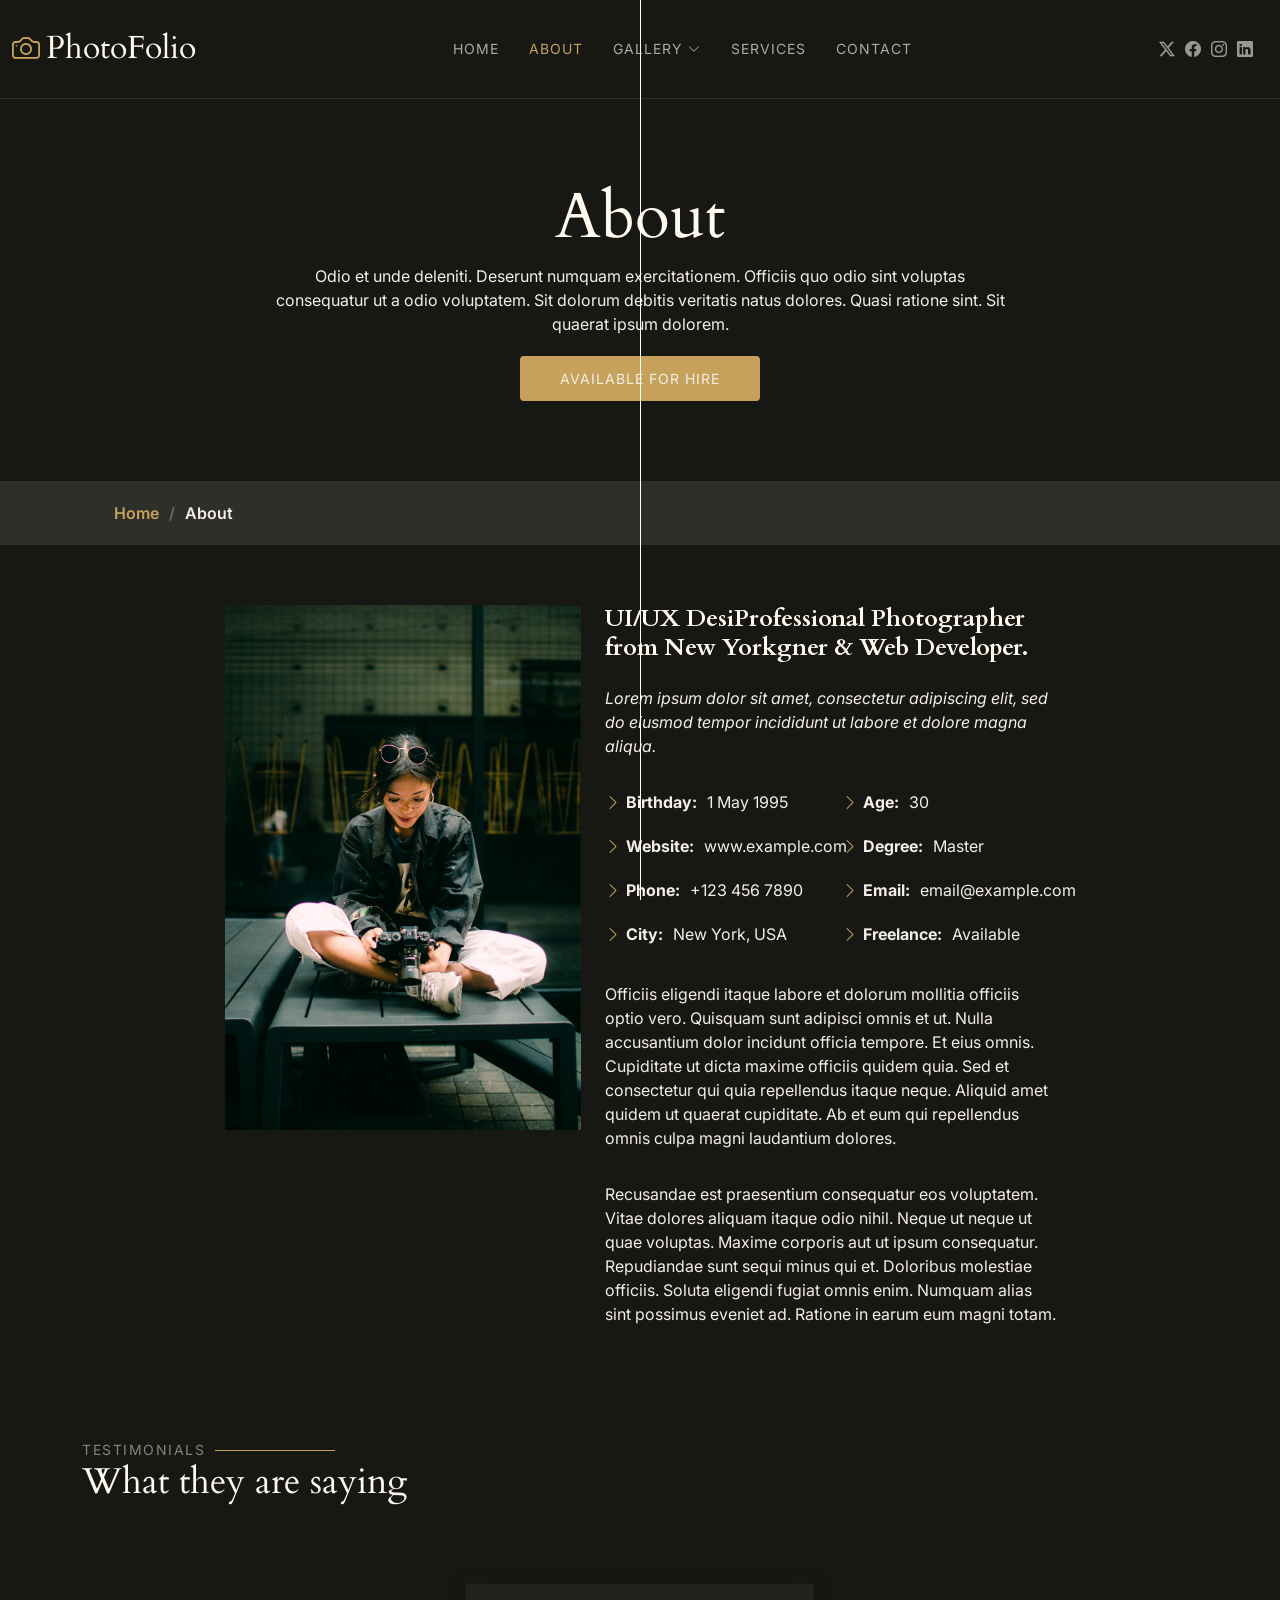
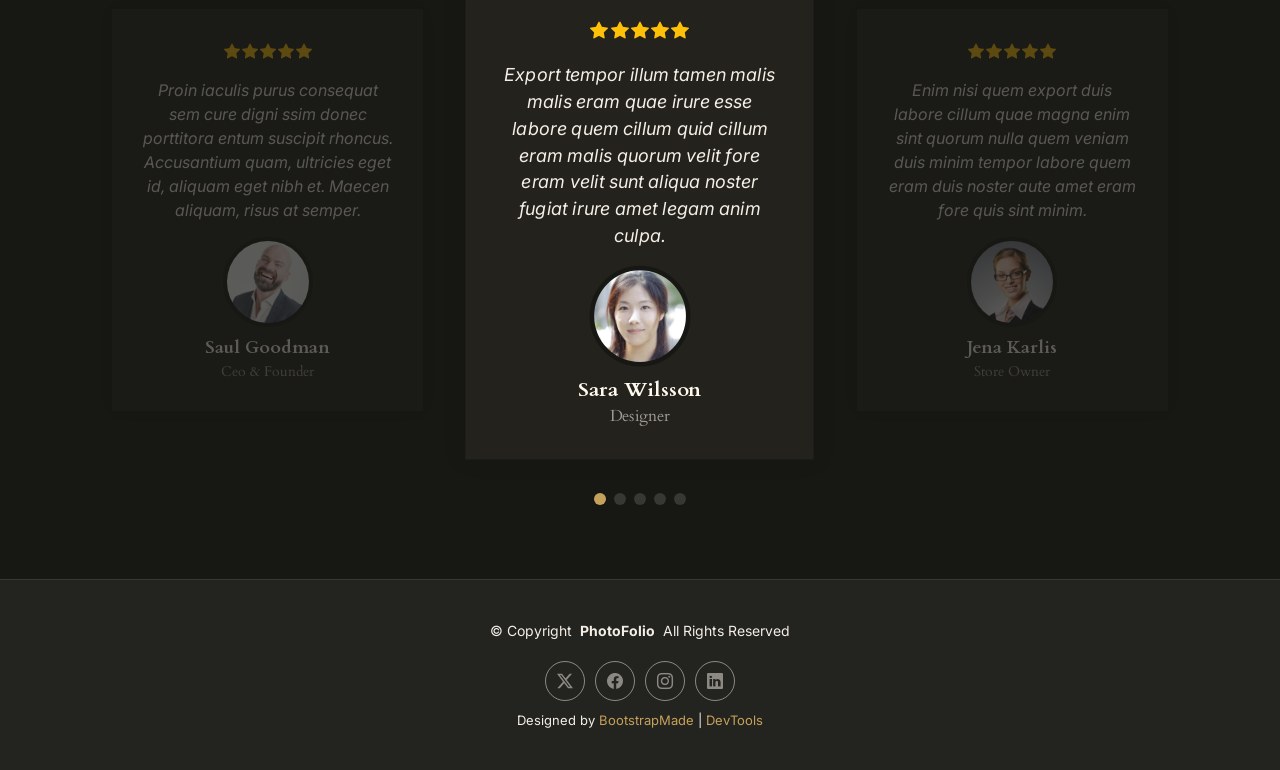
==== about.html @ 6650171d "Add main pages for Golden Frame Studios: index, services, and starter page" ====
<!DOCTYPE html>
<html lang="en">

<head>
  <meta charset="utf-8">
  <meta content="width=device-width, initial-scale=1.0" name="viewport">
  <title>About - PhotoFolio Bootstrap Template</title>
  <meta name="description" content="">
  <meta name="keywords" content="">

  <!-- Favicons -->
  <link href="assets/img/favicon.png" rel="icon">
  <link href="assets/img/apple-touch-icon.png" rel="apple-touch-icon">

  <!-- Fonts -->
  <link href="https://fonts.googleapis.com" rel="preconnect">
  <link href="https://fonts.gstatic.com" rel="preconnect" crossorigin>
  <link href="https://fonts.googleapis.com/css2?family=Roboto:ital,wght@0,100;0,300;0,400;0,500;0,700;0,900;1,100;1,300;1,400;1,500;1,700;1,900&family=Inter:wght@100;200;300;400;500;600;700;800;900&family=Cardo:ital,wght@0,400;0,700;1,400;1,700&display=swap" rel="stylesheet">

  <!-- Vendor CSS Files -->
  <link href="assets/vendor/bootstrap/css/bootstrap.min.css" rel="stylesheet">
  <link href="assets/vendor/bootstrap-icons/bootstrap-icons.css" rel="stylesheet">
  <link href="assets/vendor/aos/aos.css" rel="stylesheet">
  <link href="assets/vendor/glightbox/css/glightbox.min.css" rel="stylesheet">
  <link href="assets/vendor/swiper/swiper-bundle.min.css" rel="stylesheet">

  <!-- Main CSS File -->
  <link href="assets/css/main.css" rel="stylesheet">

  <!-- =======================================================
  * Template Name: PhotoFolio
  * Template URL: https://bootstrapmade.com/photofolio-bootstrap-photography-website-template/
  * Updated: Aug 07 2024 with Bootstrap v5.3.3
  * Author: BootstrapMade.com
  * License: https://bootstrapmade.com/license/
  ======================================================== -->
</head>

<body class="about-page">

  <header id="header" class="header d-flex align-items-center sticky-top">
    <div class="container-fluid position-relative d-flex align-items-center justify-content-between">

      <a href="index.html" class="logo d-flex align-items-center me-auto me-xl-0">
        <!-- Uncomment the line below if you also wish to use an image logo -->
        <!-- <img src="assets/img/logo.png" alt=""> -->
        <i class="bi bi-camera"></i>
        <h1 class="sitename">PhotoFolio</h1>
      </a>

      <nav id="navmenu" class="navmenu">
        <ul>
          <li><a href="index.html">Home<br></a></li>
          <li><a href="about.html" class="active">About</a></li>
          <li class="dropdown"><a href="gallery.html"><span>Gallery</span> <i class="bi bi-chevron-down toggle-dropdown"></i></a>
            <ul>
              <li><a href="gallery.html">Nature</a></li>
              <li><a href="gallery.html">People</a></li>
              <li><a href="gallery.html">Architecture</a></li>
              <li><a href="gallery.html">Animals</a></li>
              <li><a href="gallery.html">Sports</a></li>
              <li><a href="gallery.html">Travel</a></li>
              <li class="dropdown"><a href="#"><span>Deep Dropdown</span> <i class="bi bi-chevron-down toggle-dropdown"></i></a>
                <ul>
                  <li><a href="#">Deep Dropdown 1</a></li>
                  <li><a href="#">Deep Dropdown 2</a></li>
                  <li><a href="#">Deep Dropdown 3</a></li>
                  <li><a href="#">Deep Dropdown 4</a></li>
                  <li><a href="#">Deep Dropdown 5</a></li>
                </ul>
              </li>
            </ul>
          </li>
          <li><a href="services.html">Services</a></li>
          <li><a href="contact.html">Contact</a></li>
        </ul>
        <i class="mobile-nav-toggle d-xl-none bi bi-list"></i>
      </nav>

      <div class="header-social-links">
        <a href="#" class="twitter"><i class="bi bi-twitter-x"></i></a>
        <a href="#" class="facebook"><i class="bi bi-facebook"></i></a>
        <a href="#" class="instagram"><i class="bi bi-instagram"></i></a>
        <a href="#" class="linkedin"><i class="bi bi-linkedin"></i></a>
      </div>

    </div>
  </header>

  <main class="main">

    <!-- Page Title -->
    <div class="page-title" data-aos="fade">
      <div class="heading">
        <div class="container">
          <div class="row d-flex justify-content-center text-center">
            <div class="col-lg-8">
              <h1>About</h1>
              <p class="mb-0">Odio et unde deleniti. Deserunt numquam exercitationem. Officiis quo odio sint voluptas consequatur ut a odio voluptatem. Sit dolorum debitis veritatis natus dolores. Quasi ratione sint. Sit quaerat ipsum dolorem.</p>
              <a href="contact.html" class="cta-btn">Available for Hire<br></a>
            </div>
          </div>
        </div>
      </div>
      <nav class="breadcrumbs">
        <div class="container">
          <ol>
            <li><a href="index.html">Home</a></li>
            <li class="current">About</li>
          </ol>
        </div>
      </nav>
    </div><!-- End Page Title -->

    <!-- About Section -->
    <section id="about" class="about section">

      <div class="container" data-aos="fade-up" data-aos-delay="100">

        <div class="row gy-4 justify-content-center">
          <div class="col-lg-4">
            <img src="assets/img/profile-img.jpg" class="img-fluid" alt="">
          </div>
          <div class="col-lg-5 content">
            <h2>UI/UX DesiProfessional Photographer from New Yorkgner &amp; Web Developer.</h2>
            <p class="fst-italic py-3">
              Lorem ipsum dolor sit amet, consectetur adipiscing elit, sed do eiusmod tempor incididunt ut labore et dolore
              magna aliqua.
            </p>
            <div class="row">
              <div class="col-lg-6">
                <ul>
                  <li><i class="bi bi-chevron-right"></i> <strong>Birthday:</strong> <span>1 May 1995</span></li>
                  <li><i class="bi bi-chevron-right"></i> <strong>Website:</strong> <span>www.example.com</span></li>
                  <li><i class="bi bi-chevron-right"></i> <strong>Phone:</strong> <span>+123 456 7890</span></li>
                  <li><i class="bi bi-chevron-right"></i> <strong>City:</strong> <span>New York, USA</span></li>
                </ul>
              </div>
              <div class="col-lg-6">
                <ul>
                  <li><i class="bi bi-chevron-right"></i> <strong>Age:</strong> <span>30</span></li>
                  <li><i class="bi bi-chevron-right"></i> <strong>Degree:</strong> <span>Master</span></li>
                  <li><i class="bi bi-chevron-right"></i> <strong>Email:</strong> <span>email@example.com</span></li>
                  <li><i class="bi bi-chevron-right"></i> <strong>Freelance:</strong> <span>Available</span></li>
                </ul>
              </div>
            </div>
            <p class="py-3">
              Officiis eligendi itaque labore et dolorum mollitia officiis optio vero. Quisquam sunt adipisci omnis et ut. Nulla accusantium dolor incidunt officia tempore. Et eius omnis.
              Cupiditate ut dicta maxime officiis quidem quia. Sed et consectetur qui quia repellendus itaque neque. Aliquid amet quidem ut quaerat cupiditate. Ab et eum qui repellendus omnis culpa magni laudantium dolores.
            </p>
            <p class="m-0">
              Recusandae est praesentium consequatur eos voluptatem. Vitae dolores aliquam itaque odio nihil. Neque ut neque ut quae voluptas. Maxime corporis aut ut ipsum consequatur. Repudiandae sunt sequi minus qui et. Doloribus molestiae officiis.
              Soluta eligendi fugiat omnis enim. Numquam alias sint possimus eveniet ad. Ratione in earum eum magni totam.
            </p>
          </div>
        </div>

      </div>

    </section><!-- /About Section -->

    <!-- Testimonials Section -->
    <section id="testimonials" class="testimonials section">

      <!-- Section Title -->
      <div class="container section-title" data-aos="fade-up">
        <h2>Testimonials</h2>
        <p>What they are saying</p>
      </div><!-- End Section Title -->

      <div class="container" data-aos="fade-up" data-aos-delay="100">

        <div class="swiper init-swiper">
          <script type="application/json" class="swiper-config">
            {
              "loop": true,
              "speed": 600,
              "autoplay": {
                "delay": 5000
              },
              "slidesPerView": "auto",
              "pagination": {
                "el": ".swiper-pagination",
                "type": "bullets",
                "clickable": true
              },
              "breakpoints": {
                "320": {
                  "slidesPerView": 1,
                  "spaceBetween": 40
                },
                "1200": {
                  "slidesPerView": 3,
                  "spaceBetween": 1
                }
              }
            }
          </script>
          <div class="swiper-wrapper">

            <div class="swiper-slide">
              <div class="testimonial-item">
                <div class="stars">
                  <i class="bi bi-star-fill"></i><i class="bi bi-star-fill"></i><i class="bi bi-star-fill"></i><i class="bi bi-star-fill"></i><i class="bi bi-star-fill"></i>
                </div>
                <p>
                  Proin iaculis purus consequat sem cure digni ssim donec porttitora entum suscipit rhoncus. Accusantium quam, ultricies eget id, aliquam eget nibh et. Maecen aliquam, risus at semper.
                </p>
                <div class="profile mt-auto">
                  <img src="assets/img/testimonials/testimonials-1.jpg" class="testimonial-img" alt="">
                  <h3>Saul Goodman</h3>
                  <h4>Ceo &amp; Founder</h4>
                </div>
              </div>
            </div><!-- End testimonial item -->

            <div class="swiper-slide">
              <div class="testimonial-item">
                <div class="stars">
                  <i class="bi bi-star-fill"></i><i class="bi bi-star-fill"></i><i class="bi bi-star-fill"></i><i class="bi bi-star-fill"></i><i class="bi bi-star-fill"></i>
                </div>
                <p>
                  Export tempor illum tamen malis malis eram quae irure esse labore quem cillum quid cillum eram malis quorum velit fore eram velit sunt aliqua noster fugiat irure amet legam anim culpa.
                </p>
                <div class="profile mt-auto">
                  <img src="assets/img/testimonials/testimonials-2.jpg" class="testimonial-img" alt="">
                  <h3>Sara Wilsson</h3>
                  <h4>Designer</h4>
                </div>
              </div>
            </div><!-- End testimonial item -->

            <div class="swiper-slide">
              <div class="testimonial-item">
                <div class="stars">
                  <i class="bi bi-star-fill"></i><i class="bi bi-star-fill"></i><i class="bi bi-star-fill"></i><i class="bi bi-star-fill"></i><i class="bi bi-star-fill"></i>
                </div>
                <p>
                  Enim nisi quem export duis labore cillum quae magna enim sint quorum nulla quem veniam duis minim tempor labore quem eram duis noster aute amet eram fore quis sint minim.
                </p>
                <div class="profile mt-auto">
                  <img src="assets/img/testimonials/testimonials-3.jpg" class="testimonial-img" alt="">
                  <h3>Jena Karlis</h3>
                  <h4>Store Owner</h4>
                </div>
              </div>
            </div><!-- End testimonial item -->

            <div class="swiper-slide">
              <div class="testimonial-item">
                <div class="stars">
                  <i class="bi bi-star-fill"></i><i class="bi bi-star-fill"></i><i class="bi bi-star-fill"></i><i class="bi bi-star-fill"></i><i class="bi bi-star-fill"></i>
                </div>
                <p>
                  Fugiat enim eram quae cillum dolore dolor amet nulla culpa multos export minim fugiat minim velit minim dolor enim duis veniam ipsum anim magna sunt elit fore quem dolore labore illum veniam.
                </p>
                <div class="profile mt-auto">
                  <img src="assets/img/testimonials/testimonials-4.jpg" class="testimonial-img" alt="">
                  <h3>Matt Brandon</h3>
                  <h4>Freelancer</h4>
                </div>
              </div>
            </div><!-- End testimonial item -->

            <div class="swiper-slide">
              <div class="testimonial-item">
                <div class="stars">
                  <i class="bi bi-star-fill"></i><i class="bi bi-star-fill"></i><i class="bi bi-star-fill"></i><i class="bi bi-star-fill"></i><i class="bi bi-star-fill"></i>
                </div>
                <p>
                  Quis quorum aliqua sint quem legam fore sunt eram irure aliqua veniam tempor noster veniam enim culpa labore duis sunt culpa nulla illum cillum fugiat legam esse veniam culpa fore nisi cillum quid.
                </p>
                <div class="profile mt-auto">
                  <img src="assets/img/testimonials/testimonials-5.jpg" class="testimonial-img" alt="">
                  <h3>John Larson</h3>
                  <h4>Entrepreneur</h4>
                </div>
              </div>
            </div><!-- End testimonial item -->

          </div>
          <div class="swiper-pagination"></div>
        </div>

      </div>

    </section><!-- /Testimonials Section -->

  </main>

  <footer id="footer" class="footer">

    <div class="container">
      <div class="copyright text-center ">
        <p>© <span>Copyright</span> <strong class="px-1 sitename">PhotoFolio</strong> <span>All Rights Reserved</span></p>
      </div>
      <div class="social-links d-flex justify-content-center">
        <a href=""><i class="bi bi-twitter-x"></i></a>
        <a href=""><i class="bi bi-facebook"></i></a>
        <a href=""><i class="bi bi-instagram"></i></a>
        <a href=""><i class="bi bi-linkedin"></i></a>
      </div>
      <div class="credits">
        <!-- All the links in the footer should remain intact. -->
        <!-- You can delete the links only if you've purchased the pro version. -->
        <!-- Licensing information: https://bootstrapmade.com/license/ -->
        <!-- Purchase the pro version with working PHP/AJAX contact form: [buy-url] -->
        Designed by <a href="https://bootstrapmade.com/">BootstrapMade</a> | <a href="https://bootstrapmade.com/tools/">DevTools</a>
      </div>
    </div>

  </footer>

  <!-- Scroll Top -->
  <a href="#" id="scroll-top" class="scroll-top d-flex align-items-center justify-content-center"><i class="bi bi-arrow-up-short"></i></a>

  <!-- Preloader -->
  <div id="preloader">
    <div class="line"></div>
  </div>

  <!-- Vendor JS Files -->
  <script src="assets/vendor/bootstrap/js/bootstrap.bundle.min.js"></script>
  <script src="assets/vendor/php-email-form/validate.js"></script>
  <script src="assets/vendor/aos/aos.js"></script>
  <script src="assets/vendor/glightbox/js/glightbox.min.js"></script>
  <script src="assets/vendor/swiper/swiper-bundle.min.js"></script>

  <!-- Main JS File -->
  <script src="assets/js/main.js"></script>

</body>

</html>
---- assets/css/main.css ----
/**
* Template Name: PhotoFolio
* Template URL: https://bootstrapmade.com/photofolio-bootstrap-photography-website-template/
* Updated: Aug 07 2024 with Bootstrap v5.3.3
* Author: BootstrapMade.com
* License: https://bootstrapmade.com/license/
*/

/*--------------------------------------------------------------
# Font & Color Variables
# Help: https://bootstrapmade.com/color-system/
--------------------------------------------------------------*/
/* Fonts */
:root {
  --default-font: "Inter", system-ui, -apple-system, "Segoe UI", sans-serif;
  --heading-font: "Cardo", Georgia, serif;
  --nav-font: "Inter", sans-serif;
}

/* Global Colors */
:root {
  --background-color: #171714;
  --default-color: #F4EFE6;
  --heading-color: #FFF8EC;
  --accent-color: #C6A15B;
  --surface-color: #24221D;
  --contrast-color: #171714;
}

/* Navigation Colors */
:root {
  --nav-color: rgba(244, 239, 230, 0.68);
  --nav-hover-color: #C6A15B;
  --nav-mobile-background-color: #24221D;
  --nav-dropdown-background-color: #24221D;
  --nav-dropdown-color: rgba(244, 239, 230, 0.75);
  --nav-dropdown-hover-color: #C6A15B;
}

/* Color Presets */
.light-background {
  --background-color: #24221D;
  --surface-color: #302D26;
}

.dark-background {
  --background-color: #11110F;
  --default-color: #F4EFE6;
  --heading-color: #FFF8EC;
  --surface-color: #1F1D19;
  --contrast-color: #171714;
}

/* Smooth Scroll */
:root {
  scroll-behavior: smooth;
}

/*--------------------------------------------------------------
# General Styling & Shared Classes
--------------------------------------------------------------*/
body {
  color: var(--default-color);
  background-color: var(--background-color);
  font-family: var(--default-font);
}

a {
  color: var(--accent-color);
  text-decoration: none;
  transition: 0.3s;
}

a:hover {
  color: color-mix(in srgb, var(--accent-color), transparent 25%);
  text-decoration: none;
}

h1,
h2,
h3,
h4,
h5,
h6 {
  color: var(--heading-color);
  font-family: var(--heading-font);
}

/* PHP Email Form Messages
------------------------------*/
.php-email-form .error-message {
  display: none;
  background: #df1529;
  color: #ffffff;
  text-align: left;
  padding: 15px;
  margin-bottom: 24px;
  font-weight: 600;
}

.php-email-form .sent-message {
  display: none;
  color: #ffffff;
  background: #059652;
  text-align: center;
  padding: 15px;
  margin-bottom: 24px;
  font-weight: 600;
}

.php-email-form .loading {
  display: none;
  background: var(--surface-color);
  text-align: center;
  padding: 15px;
  margin-bottom: 24px;
}

.php-email-form .loading:before {
  content: "";
  display: inline-block;
  border-radius: 50%;
  width: 24px;
  height: 24px;
  margin: 0 10px -6px 0;
  border: 3px solid var(--accent-color);
  border-top-color: var(--surface-color);
  animation: php-email-form-loading 1s linear infinite;
}

@keyframes php-email-form-loading {
  0% {
    transform: rotate(0deg);
  }

  100% {
    transform: rotate(360deg);
  }
}

/*--------------------------------------------------------------
# Global Header
--------------------------------------------------------------*/
.header {
  color: var(--default-color);
  background-color: var(--background-color);
  padding: 20px 0;
  transition: all 0.5s;
  z-index: 997;
  border-bottom: 1px solid var(--background-color);
}

.header .logo {
  line-height: 1;
}

.header .logo img {
  max-height: 36px;
  margin-right: 8px;
}

.header .logo h1 {
  font-size: 32px;
  margin: 0;
  font-weight: 400;
  color: var(--heading-color);
}

.header .logo i {
  font-size: 28px;
  margin-right: 6px;
}

.header .header-social-links {
  padding-right: 15px;
}

.header .header-social-links a {
  color: color-mix(in srgb, var(--default-color), transparent 40%);
  padding-left: 6px;
  display: inline-block;
  transition: 0.3s;
  font-size: 16px;
}

.header .header-social-links a:hover {
  color: var(--accent-color);
}

.header .header-social-links a i {
  line-height: 0px;
}

@media (max-width: 1200px) {
  .header .logo {
    order: 1;
  }

  .header .logo h1 {
    font-size: 26px;
  }

  .header .logo i {
    font-size: 20px;
  }

  .header .header-social-links {
    order: 2;
  }

  .header .header-social-links a {
    font-size: 16px;
  }

  .header .navmenu {
    order: 3;
  }
}

.scrolled .header {
  border-color: color-mix(in srgb, var(--background-color) 90%, white 20%);
}

/*--------------------------------------------------------------
# Navigation Menu
--------------------------------------------------------------*/
/* Navmenu - Desktop */
@media (min-width: 1200px) {
  .navmenu {
    padding: 0;
  }

  .navmenu ul {
    margin: 0;
    padding: 0;
    display: flex;
    list-style: none;
    align-items: center;
  }

  .navmenu li {
    position: relative;
  }

  .navmenu a,
  .navmenu a:focus {
    color: var(--nav-color);
    padding: 18px 15px;
    font-size: 14px;
    font-family: var(--nav-font);
    font-weight: 400;
    display: flex;
    align-items: center;
    justify-content: space-between;
    white-space: nowrap;
    transition: 0.3s;
    text-transform: uppercase;
    letter-spacing: 1px;
  }

  .navmenu a i,
  .navmenu a:focus i {
    font-size: 12px;
    line-height: 0;
    margin-left: 5px;
    transition: 0.3s;
  }

  .navmenu li:last-child a {
    padding-right: 0;
  }

  .navmenu li:hover>a,
  .navmenu .active,
  .navmenu .active:focus {
    color: var(--nav-hover-color);
  }

  .navmenu .dropdown ul {
    margin: 0;
    padding: 10px 0;
    background: var(--nav-dropdown-background-color);
    display: block;
    position: absolute;
    visibility: hidden;
    left: 14px;
    top: 130%;
    opacity: 0;
    transition: 0.3s;
    border-radius: 4px;
    z-index: 99;
  }

  .navmenu .dropdown ul li {
    min-width: 200px;
  }

  .navmenu .dropdown ul a {
    padding: 10px 20px;
    font-size: 15px;
    text-transform: none;
    color: var(--nav-dropdown-color);
  }

  .navmenu .dropdown ul a i {
    font-size: 12px;
  }

  .navmenu .dropdown ul a:hover,
  .navmenu .dropdown ul .active:hover,
  .navmenu .dropdown ul li:hover>a {
    color: var(--nav-dropdown-hover-color);
  }

  .navmenu .dropdown:hover>ul {
    opacity: 1;
    top: 100%;
    visibility: visible;
  }

  .navmenu .dropdown .dropdown ul {
    top: 0;
    left: -90%;
    visibility: hidden;
  }

  .navmenu .dropdown .dropdown:hover>ul {
    opacity: 1;
    top: 0;
    left: -100%;
    visibility: visible;
  }
}

/* Navmenu - Mobile */
@media (max-width: 1199px) {
  .mobile-nav-toggle {
    color: var(--nav-color);
    font-size: 28px;
    line-height: 0;
    margin-right: 10px;
    cursor: pointer;
    transition: color 0.3s;
  }

  .navmenu {
    padding: 0;
    z-index: 9997;
  }

  .navmenu ul {
    display: none;
    position: absolute;
    inset: 60px 20px 20px 20px;
    padding: 10px 0;
    margin: 0;
    border-radius: 6px;
    background-color: var(--nav-mobile-background-color);
    overflow-y: auto;
    transition: 0.3s;
    z-index: 9998;
    box-shadow: 0px 0px 30px rgba(0, 0, 0, 0.1);
  }

  .navmenu a,
  .navmenu a:focus {
    color: var(--nav-dropdown-color);
    padding: 10px 20px;
    font-family: var(--nav-font);
    font-size: 17px;
    font-weight: 500;
    display: flex;
    align-items: center;
    justify-content: space-between;
    white-space: nowrap;
    transition: 0.3s;
  }

  .navmenu a i,
  .navmenu a:focus i {
    font-size: 12px;
    line-height: 0;
    margin-left: 5px;
    width: 30px;
    height: 30px;
    display: flex;
    align-items: center;
    justify-content: center;
    border-radius: 50%;
    transition: 0.3s;
    background-color: color-mix(in srgb, var(--accent-color), transparent 90%);
  }

  .navmenu a i:hover,
  .navmenu a:focus i:hover {
    background-color: var(--accent-color);
    color: var(--contrast-color);
  }

  .navmenu a:hover,
  .navmenu .active,
  .navmenu .active:focus {
    color: var(--nav-dropdown-hover-color);
  }

  .navmenu .active i,
  .navmenu .active:focus i {
    background-color: var(--accent-color);
    color: var(--contrast-color);
    transform: rotate(180deg);
  }

  .navmenu .dropdown ul {
    position: static;
    display: none;
    z-index: 99;
    padding: 10px 0;
    margin: 10px 20px;
    background-color: var(--nav-dropdown-background-color);
    border: 1px solid color-mix(in srgb, var(--default-color), transparent 90%);
    box-shadow: none;
    transition: all 0.5s ease-in-out;
  }

  .navmenu .dropdown ul ul {
    background-color: rgba(33, 37, 41, 0.1);
  }

  .navmenu .dropdown>.dropdown-active {
    display: block;
    background-color: rgba(33, 37, 41, 0.03);
  }

  .mobile-nav-active {
    overflow: hidden;
  }

  .mobile-nav-active .mobile-nav-toggle {
    color: #fff;
    position: absolute;
    font-size: 32px;
    top: 15px;
    right: 15px;
    margin-right: 0;
    z-index: 9999;
  }

  .mobile-nav-active .navmenu {
    position: fixed;
    overflow: hidden;
    inset: 0;
    background: rgba(33, 37, 41, 0.8);
    transition: 0.3s;
  }

  .mobile-nav-active .navmenu>ul {
    display: block;
  }
}

/*--------------------------------------------------------------
# Global Footer
--------------------------------------------------------------*/
.footer {
  --background-color: color-mix(in srgb, var(--default-color), transparent 95%);
  border-top: 1px solid color-mix(in srgb, var(--default-color), transparent 90%);
  color: var(--default-color);
  background-color: var(--background-color);
  font-size: 14px;
  padding: 40px 0;
  position: relative;
}

.footer .copyright p {
  margin-bottom: 0;
}

.footer .social-links {
  margin-top: 20px;
}

.footer .social-links a {
  display: flex;
  align-items: center;
  justify-content: center;
  width: 40px;
  height: 40px;
  border-radius: 50%;
  border: 1px solid color-mix(in srgb, var(--default-color), transparent 50%);
  font-size: 16px;
  color: color-mix(in srgb, var(--default-color), transparent 50%);
  margin: 0 5px;
  transition: 0.3s;
}

.footer .social-links a:hover {
  color: var(--accent-color);
  border-color: var(--accent-color);
}

.footer .credits {
  margin-top: 10px;
  font-size: 13px;
  text-align: center;
}

/*--------------------------------------------------------------
# Preloader
--------------------------------------------------------------*/
#preloader {
  display: flex;
  position: fixed;
  inset: 0;
  width: 100%;
  height: 100vh;
  z-index: 99999;
}

#preloader:before,
#preloader:after {
  content: "";
  background-color: #000000;
  position: absolute;
  inset: 0;
  width: 50%;
  height: 100%;
  transition: all 0.3s ease 0s;
  z-index: -1;
}

#preloader:after {
  left: auto;
  right: 0;
}

#preloader .line {
  position: relative;
  overflow: hidden;
  margin: auto;
  width: 1px;
  height: 280px;
  transition: all 0.8s ease 0s;
}

#preloader .line:before {
  content: "";
  position: absolute;
  background-color: #ffffff;
  left: 0;
  top: 50%;
  width: 1px;
  height: 0%;
  transform: translateY(-50%);
  animation: lineincrease 1000ms ease-in-out 0s forwards;
}

#preloader .line:after {
  content: "";
  position: absolute;
  background-color: color-mix(in srgb, var(--default-color), transparent 95%);
  left: 0;
  top: 0;
  width: 1px;
  height: 100%;
  transform: translateY(-100%);
  animation: linemove 1200ms linear 0s infinite;
  animation-delay: 2000ms;
}

#preloader.loaded .line {
  opacity: 0;
  height: 100% !important;
}

#preloader.loaded .line:after {
  opacity: 0;
}

#preloader.loaded:before,
#preloader.loaded:after {
  animation: preloaderfinish 300ms ease-in-out 500ms forwards;
}

@keyframes lineincrease {
  0% {
    height: 0%;
  }

  100% {
    height: 100%;
  }
}

@keyframes linemove {
  0% {
    transform: translateY(200%);
  }

  100% {
    transform: translateY(-100%);
  }
}

@keyframes preloaderfinish {
  0% {
    width: 5 0%;
  }

  100% {
    width: 0%;
  }
}

/*--------------------------------------------------------------
# Scroll Top Button
--------------------------------------------------------------*/
.scroll-top {
  position: fixed;
  visibility: hidden;
  opacity: 0;
  right: 15px;
  bottom: -15px;
  z-index: 99999;
  background-color: var(--accent-color);
  width: 44px;
  height: 44px;
  border-radius: 50px;
  transition: all 0.4s;
}

.scroll-top i {
  font-size: 24px;
  color: var(--default-color);
  line-height: 0;
}

.scroll-top:hover {
  background-color: color-mix(in srgb, var(--accent-color), transparent 20%);
}

.scroll-top.active {
  visibility: visible;
  opacity: 1;
  bottom: 15px;
}

/*--------------------------------------------------------------
# Disable aos animation delay on mobile devices
--------------------------------------------------------------*/
@media screen and (max-width: 768px) {
  [data-aos-delay] {
    transition-delay: 0 !important;
  }
}

/*--------------------------------------------------------------
# Global Page Titles & Breadcrumbs
--------------------------------------------------------------*/
.page-title {
  color: var(--default-color);
  background-color: var(--background-color);
  position: relative;
}

.page-title .heading {
  padding: 80px 0;
  border-top: 1px solid color-mix(in srgb, var(--default-color), transparent 90%);
}

.page-title .heading h1 {
  font-size: 64px;
  font-weight: 400;
}

.page-title .heading .cta-btn {
  color: var(--default-color);
  background: var(--accent-color);
  font-weight: 400;
  font-size: 14px;
  display: inline-block;
  margin-top: 20px;
  padding: 12px 40px;
  border-radius: 4px;
  transition: 0.5s;
  text-transform: uppercase;
  letter-spacing: 1px;
}

.page-title .heading .cta-btn:hover {
  background-color: color-mix(in srgb, var(--accent-color) 90%, white 10%);
}

.page-title nav {
  background-color: color-mix(in srgb, var(--default-color), transparent 90%);
  padding: 20px 0;
}

.page-title nav ol {
  display: flex;
  flex-wrap: wrap;
  list-style: none;
  margin: 0;
  font-size: 16px;
  font-weight: 600;
}

.page-title nav ol li+li {
  padding-left: 10px;
}

.page-title nav ol li+li::before {
  content: "/";
  display: inline-block;
  padding-right: 10px;
  color: color-mix(in srgb, var(--default-color), transparent 70%);
}

/*--------------------------------------------------------------
# Global Sections
--------------------------------------------------------------*/
section,
.section {
  color: var(--default-color);
  background-color: var(--background-color);
  padding: 60px 0;
  scroll-margin-top: 100px;
  overflow: clip;
}

@media (max-width: 1199px) {

  section,
  .section {
    scroll-margin-top: 66px;
  }
}

/*--------------------------------------------------------------
# Global Section Titles
--------------------------------------------------------------*/
.section-title {
  padding-bottom: 60px;
  position: relative;
}

.section-title h2 {
  font-size: 14px;
  font-weight: 400;
  padding: 0;
  line-height: 1px;
  margin: 0;
  letter-spacing: 1.5px;
  text-transform: uppercase;
  color: color-mix(in srgb, var(--default-color), transparent 50%);
  position: relative;
  font-family: var(--default-font);
}

.section-title h2::after {
  content: "";
  width: 120px;
  height: 1px;
  display: inline-block;
  background: var(--accent-color);
  margin: 4px 10px;
}

.section-title p {
  color: var(--heading-color);
  margin: 0;
  font-size: 36px;
  font-weight: 400;
  font-family: var(--heading-font);
}

/*--------------------------------------------------------------
# Hero Section
--------------------------------------------------------------*/
.hero {
  width: 100%;
  min-height: 30vh;
  position: relative;
  padding: 120px 0 60px 0;
  display: flex;
  align-items: center;
}

.hero h2 {
  margin: 0 0 10px 0;
  font-size: 38px;
  font-weight: 700;
}

.hero h2 .underlight {
  position: relative;
  z-index: 1;
  padding: 0 5px;
  display: inline-block;
}

.hero h2 .underlight:before {
  content: "";
  position: absolute;
  height: 50%;
  bottom: 0;
  left: 0;
  right: 0;
  background: var(--accent-color);
  z-index: -1;
}

.hero p {
  color: color-mix(in srgb, var(--default-color), transparent 30%);
  margin-bottom: 30px;
  font-size: 18px;
}

@media (max-width: 768px) {
  .hero h2 {
    font-size: 32px;
  }
}

.hero .btn-get-started {
  color: var(--contrast-color);
  background: var(--accent-color);
  font-weight: 400;
  font-size: 14px;
  display: inline-block;
  padding: 12px 40px;
  border-radius: 4px;
  transition: 0.5s;
  text-transform: uppercase;
  letter-spacing: 1px;
}

.hero .btn-get-started:hover {
  background-color: color-mix(in srgb, var(--accent-color) 90%, white 10%);
}

/*--------------------------------------------------------------
# Gallery Section
--------------------------------------------------------------*/
.gallery .gallery-item {
  position: relative;
  overflow: hidden;
  border-radius: 10px;
}

.gallery .gallery-item img {
  transition: 0.3s;
}

.gallery .gallery-links {
  position: absolute;
  inset: 0;
  opacity: 0;
  transition: all ease-in-out 0.3s;
  background: rgba(0, 0, 0, 0.6);
  z-index: 3;
}

.gallery .gallery-links .preview-link,
.gallery .gallery-links .details-link {
  font-size: 20px;
  color: rgba(255, 255, 255, 0.5);
  transition: 0.3s;
  line-height: 1.2;
  margin: 30px 8px 0 8px;
}

.gallery .gallery-links .preview-link:hover,
.gallery .gallery-links .details-link:hover {
  color: #ffffff;
}

.gallery .gallery-links .details-link {
  font-size: 30px;
  line-height: 0;
}

.gallery .gallery-item:hover .gallery-links {
  opacity: 1;
}

.gallery .gallery-item:hover .preview-link,
.gallery .gallery-item:hover .details-link {
  margin-top: 0;
}

.gallery .gallery-item:hover img {
  transform: scale(1.1);
}

.glightbox-clean .gslide-description {
  background: #272727;
}

.glightbox-clean .gslide-title {
  color: rgba(255, 255, 255, 0.8);
  margin: 0;
}

/*--------------------------------------------------------------
# About Section
--------------------------------------------------------------*/
.about .content h2 {
  font-weight: 700;
  font-size: 24px;
}

.about .content ul {
  list-style: none;
  padding: 0;
}

.about .content ul li {
  margin-bottom: 20px;
  display: flex;
  align-items: center;
}

.about .content ul strong {
  margin-right: 10px;
}

.about .content ul i {
  font-size: 16px;
  margin-right: 5px;
  color: var(--accent-color);
  line-height: 0;
}

/*--------------------------------------------------------------
# Testimonials Section
--------------------------------------------------------------*/
.testimonials .testimonial-item {
  background-color: var(--surface-color);
  box-shadow: 0px 0 20px rgba(0, 0, 0, 0.1);
  box-sizing: content-box;
  padding: 30px;
  margin: 40px 30px;
  min-height: 320px;
  display: flex;
  flex-direction: column;
  text-align: center;
  transition: 0.3s;
}

.testimonials .testimonial-item .stars {
  margin-bottom: 15px;
}

.testimonials .testimonial-item .stars i {
  color: #ffc107;
  margin: 0 1px;
}

.testimonials .testimonial-item .testimonial-img {
  width: 90px;
  border-radius: 50%;
  border: 4px solid var(--background-color);
  margin: 0 auto;
}

.testimonials .testimonial-item h3 {
  font-size: 18px;
  font-weight: bold;
  margin: 10px 0 5px 0;
}

.testimonials .testimonial-item h4 {
  font-size: 14px;
  color: color-mix(in srgb, var(--default-color), transparent 40%);
  margin: 0;
}

.testimonials .testimonial-item p {
  font-style: italic;
  margin: 0 auto 15px auto;
}

.testimonials .swiper-wrapper {
  height: auto;
}

.testimonials .swiper-pagination {
  margin-top: 20px;
  position: relative;
}

.testimonials .swiper-pagination .swiper-pagination-bullet {
  width: 12px;
  height: 12px;
  background-color: color-mix(in srgb, var(--default-color), transparent 85%);
  opacity: 1;
}

.testimonials .swiper-pagination .swiper-pagination-bullet-active {
  background-color: var(--accent-color);
}

.testimonials .swiper-slide {
  opacity: 0.3;
}

@media (max-width: 1199px) {
  .testimonials .swiper-slide-active {
    opacity: 1;
  }

  .testimonials .swiper-pagination {
    margin-top: 0;
  }

  .testimonials .testimonial-item {
    margin: 40px 20px;
  }
}

@media (min-width: 1200px) {
  .testimonials .swiper-slide-next {
    opacity: 1;
    transform: scale(1.12);
  }
}

/*--------------------------------------------------------------
# Gallery Details Section
--------------------------------------------------------------*/
.gallery-details .portfolio-details-slider img {
  width: 100%;
}

.gallery-details .swiper-wrapper {
  height: auto;
}

.gallery-details .swiper-button-prev,
.gallery-details .swiper-button-next {
  width: 48px;
  height: 48px;
}

.gallery-details .swiper-button-prev:after,
.gallery-details .swiper-button-next:after {
  color: rgba(255, 255, 255, 0.8);
  background-color: rgba(0, 0, 0, 0.15);
  font-size: 24px;
  border-radius: 50%;
  width: 48px;
  height: 48px;
  display: flex;
  align-items: center;
  justify-content: center;
  transition: 0.3s;
}

.gallery-details .swiper-button-prev:hover:after,
.gallery-details .swiper-button-next:hover:after {
  background-color: rgba(0, 0, 0, 0.3);
}

@media (max-width: 575px) {

  .gallery-details .swiper-button-prev,
  .gallery-details .swiper-button-next {
    display: none;
  }
}

.gallery-details .swiper-pagination {
  margin-top: 20px;
  position: relative;
}

.gallery-details .swiper-pagination .swiper-pagination-bullet {
  width: 10px;
  height: 10px;
  background-color: color-mix(in srgb, var(--default-color), transparent 85%);
  opacity: 1;
}

.gallery-details .swiper-pagination .swiper-pagination-bullet-active {
  background-color: var(--accent-color);
}

.gallery-details .portfolio-info h3 {
  font-size: 22px;
  font-weight: 700;
  margin-bottom: 20px;
  padding-bottom: 20px;
  position: relative;
}

.gallery-details .portfolio-info h3:after {
  content: "";
  position: absolute;
  display: block;
  width: 50px;
  height: 3px;
  background: var(--accent-color);
  left: 0;
  bottom: 0;
}

.gallery-details .portfolio-info ul {
  list-style: none;
  padding: 0;
  font-size: 15px;
}

.gallery-details .portfolio-info ul li {
  display: flex;
  flex-direction: column;
  padding-bottom: 15px;
}

.gallery-details .portfolio-info ul strong {
  text-transform: uppercase;
  font-weight: 400;
  color: color-mix(in srgb, var(--default-color), transparent 50%);
  font-size: 14px;
}

.gallery-details .portfolio-info .btn-visit {
  padding: 8px 40px;
  background: var(--accent-color);
  color: var(--contrast-color);
  border-radius: 50px;
  transition: 0.3s;
}

.gallery-details .portfolio-info .btn-visit:hover {
  background: color-mix(in srgb, var(--accent-color), transparent 20%);
}

.gallery-details .portfolio-description h2 {
  font-size: 26px;
  font-weight: 700;
  margin-bottom: 20px;
}

.gallery-details .portfolio-description p {
  padding: 0;
}

.gallery-details .portfolio-description .testimonial-item {
  padding: 30px 30px 0 30px;
  position: relative;
  background: color-mix(in srgb, var(--default-color), transparent 97%);
  margin-bottom: 50px;
}

.gallery-details .portfolio-description .testimonial-item .testimonial-img {
  width: 90px;
  border-radius: 50px;
  border: 6px solid var(--background-color);
  float: left;
  margin: 0 10px 0 0;
}

.gallery-details .portfolio-description .testimonial-item h3 {
  font-size: 18px;
  font-weight: bold;
  margin: 15px 0 5px 0;
  padding-top: 20px;
}

.gallery-details .portfolio-description .testimonial-item h4 {
  font-size: 14px;
  color: #6c757d;
  margin: 0;
}

.gallery-details .portfolio-description .testimonial-item .quote-icon-left,
.gallery-details .portfolio-description .testimonial-item .quote-icon-right {
  color: color-mix(in srgb, var(--accent-color), transparent 50%);
  font-size: 26px;
  line-height: 0;
}

.gallery-details .portfolio-description .testimonial-item .quote-icon-left {
  display: inline-block;
  left: -5px;
  position: relative;
}

.gallery-details .portfolio-description .testimonial-item .quote-icon-right {
  display: inline-block;
  right: -5px;
  position: relative;
  top: 10px;
  transform: scale(-1, -1);
}

.gallery-details .portfolio-description .testimonial-item p {
  font-style: italic;
  margin: 0 0 15px 0 0 0;
  padding: 0;
}

/*--------------------------------------------------------------
# Services Section
--------------------------------------------------------------*/
.services .service-item {
  background-color: var(--surface-color);
  padding: 50px 30px;
  transition: all 0.3s ease-in-out;
  height: 100%;
  position: relative;
  z-index: 1;
}

.services .service-item:before {
  content: "";
  position: absolute;
  background: var(--accent-color);
  inset: 100% 0 0 0;
  transition: all 0.3s;
  z-index: -1;
}

.services .service-item .icon {
  margin-bottom: 15px;
}

.services .service-item .icon i {
  color: var(--default-color);
  background-color: var(--accent-color);
  font-size: 24px;
  width: 56px;
  height: 56px;
  display: flex;
  align-items: center;
  justify-content: center;
  border-radius: 50%;
  transition: ease-in-out 0.3s;
}

.services .service-item h4 {
  font-weight: 700;
  margin-bottom: 15px;
  font-size: 20px;
  font-family: var(--default-font);
}

.services .service-item h4 a {
  color: var(--heading-color);
  transition: ease-in-out 0.3s;
}

.services .service-item p {
  line-height: 24px;
  font-size: 14px;
  margin-bottom: 0;
  transition: ease-in-out 0.3s;
}

.services .service-item:hover h4 a,
.services .service-item:hover p {
  color: var(--default-color);
}

.services .service-item:hover i {
  color: var(--accent-color);
  background-color: var(--default-color);
}

.services .service-item:hover:before {
  background: var(--accent-color);
  inset: 0;
  border-radius: 0px;
}

/*--------------------------------------------------------------
# Pricing Section
--------------------------------------------------------------*/
.pricing .pricing-item {
  border-bottom: 1px dashed color-mix(in srgb, var(--default-color), transparent 60%);
  width: 100%;
  height: 100%;
  padding: 0 0 15px 0;
}

.pricing .pricing-item h3 {
  margin: 0;
  font-size: 20px;
  font-weight: 600;
}

.pricing .pricing-item h4 {
  margin: 0;
  font-size: 18px;
  color: var(--accent-color);
}

/*--------------------------------------------------------------
# Contact Section
--------------------------------------------------------------*/
.contact .info-wrap {
  margin-bottom: 30px;
}

.contact .info-item i {
  font-size: 20px;
  color: var(--accent-color);
  width: 56px;
  height: 56px;
  display: flex;
  justify-content: center;
  align-items: center;
  transition: all 0.3s ease-in-out;
  border-radius: 50%;
  border: 1px solid color-mix(in srgb, var(--accent-color), transparent 40%);
  margin-right: 15px;
}

.contact .info-item h3 {
  font-size: 18px;
  font-weight: 700;
  margin: 0 0 5px 0;
  font-family: var(--default-font);
}

.contact .info-item p {
  padding: 0;
  margin-bottom: 0;
  font-size: 14px;
}

.contact .info-item:hover i {
  background: var(--accent-color);
  color: var(--contrast-color);
}

@media (max-width: 575px) {
  .contact .php-email-form {
    padding: 20px;
  }
}

.contact .php-email-form input[type=text],
.contact .php-email-form input[type=email],
.contact .php-email-form textarea {
  font-size: 14px;
  padding: 10px 15px;
  box-shadow: none;
  border-radius: 0;
  color: var(--default-color);
  background-color: var(--surface-color);
  border-color: color-mix(in srgb, var(--default-color), transparent 80%);
}

.contact .php-email-form input[type=text]:focus,
.contact .php-email-form input[type=email]:focus,
.contact .php-email-form textarea:focus {
  border-color: var(--accent-color);
}

.contact .php-email-form input[type=text]::placeholder,
.contact .php-email-form input[type=email]::placeholder,
.contact .php-email-form textarea::placeholder {
  color: color-mix(in srgb, var(--default-color), transparent 70%);
}

.contact .php-email-form button[type=submit] {
  color: var(--default-color);
  background: var(--accent-color);
  font-weight: 400;
  font-size: 14px;
  display: inline-block;
  margin-top: 20px;
  padding: 14px 40px;
  border: 0;
  border-radius: 4px;
  transition: 0.5s;
  text-transform: uppercase;
  letter-spacing: 1px;
}

.contact .php-email-form button[type=submit]:hover {
  background-color: color-mix(in srgb, var(--accent-color) 90%, white 10%);
}

/*--------------------------------------------------------------
# Starter Section Section
--------------------------------------------------------------*/
.starter-section {
  /* Add your styles here */
}
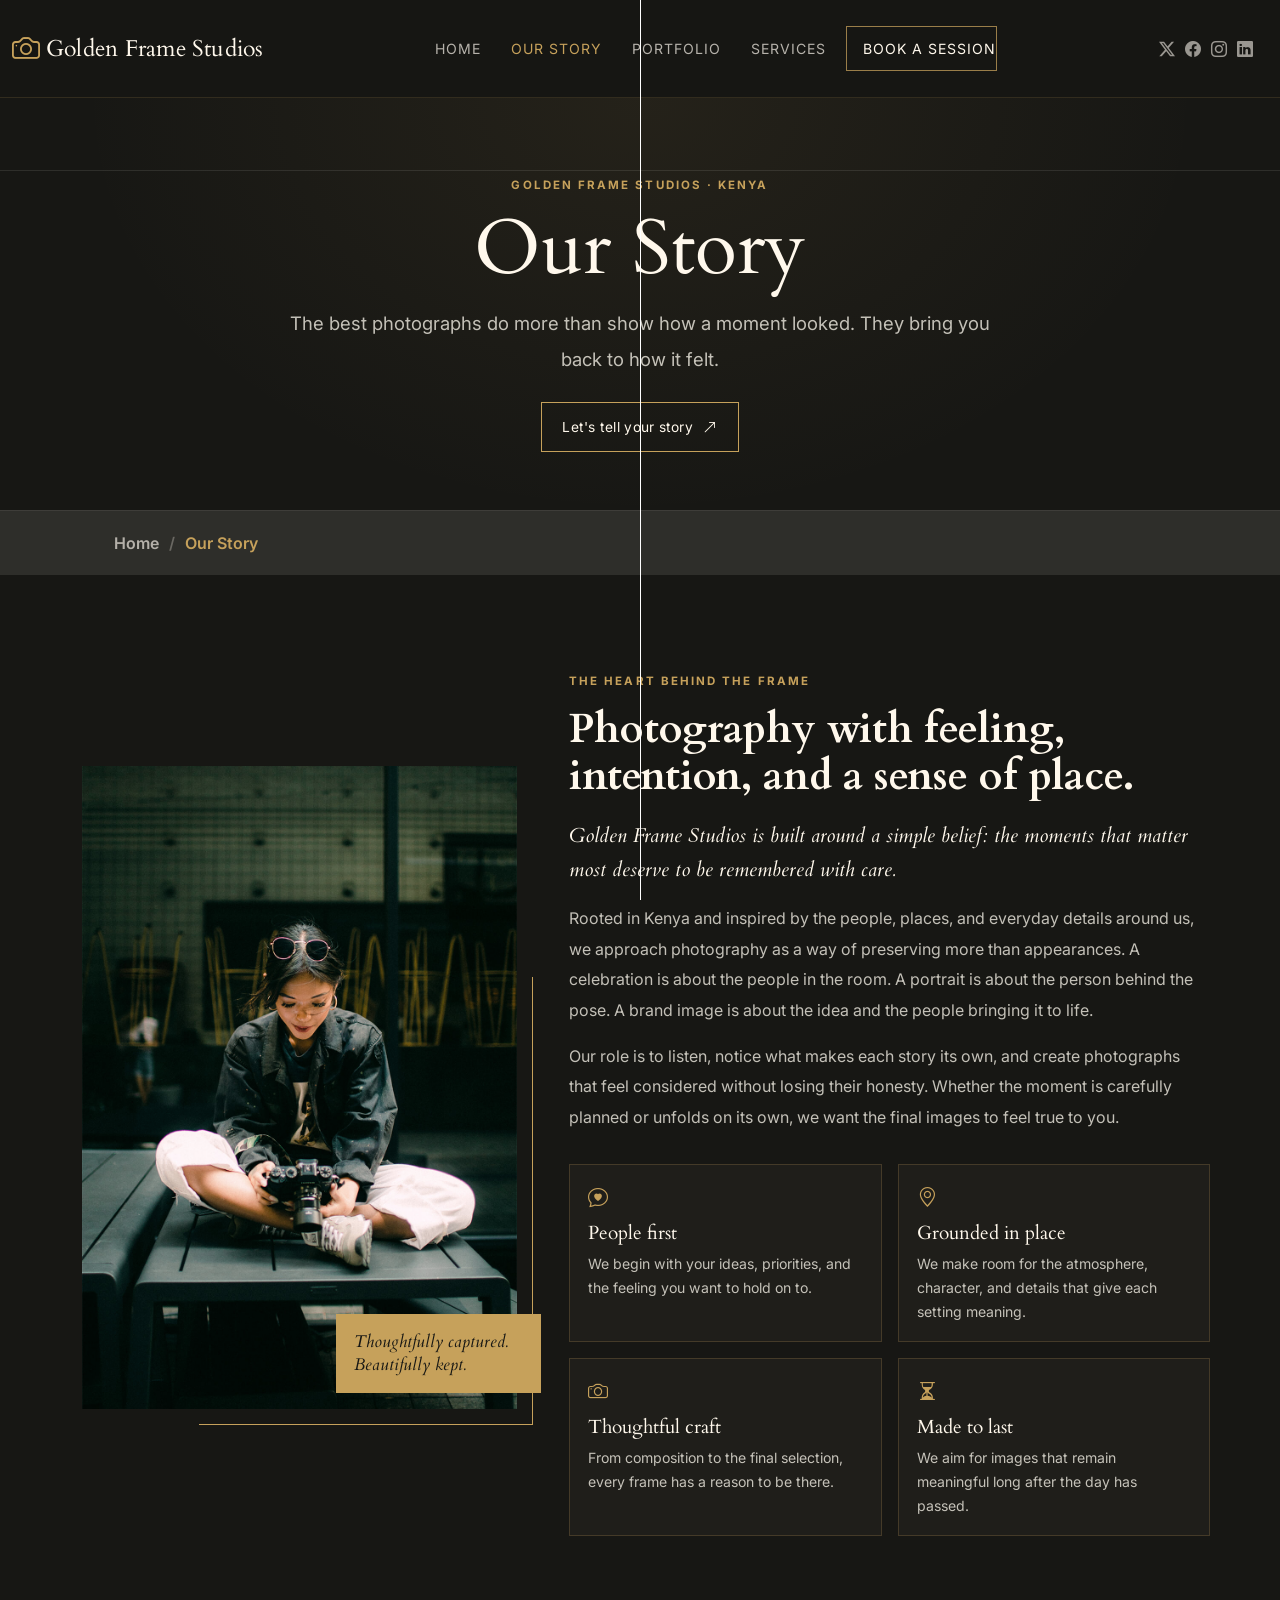
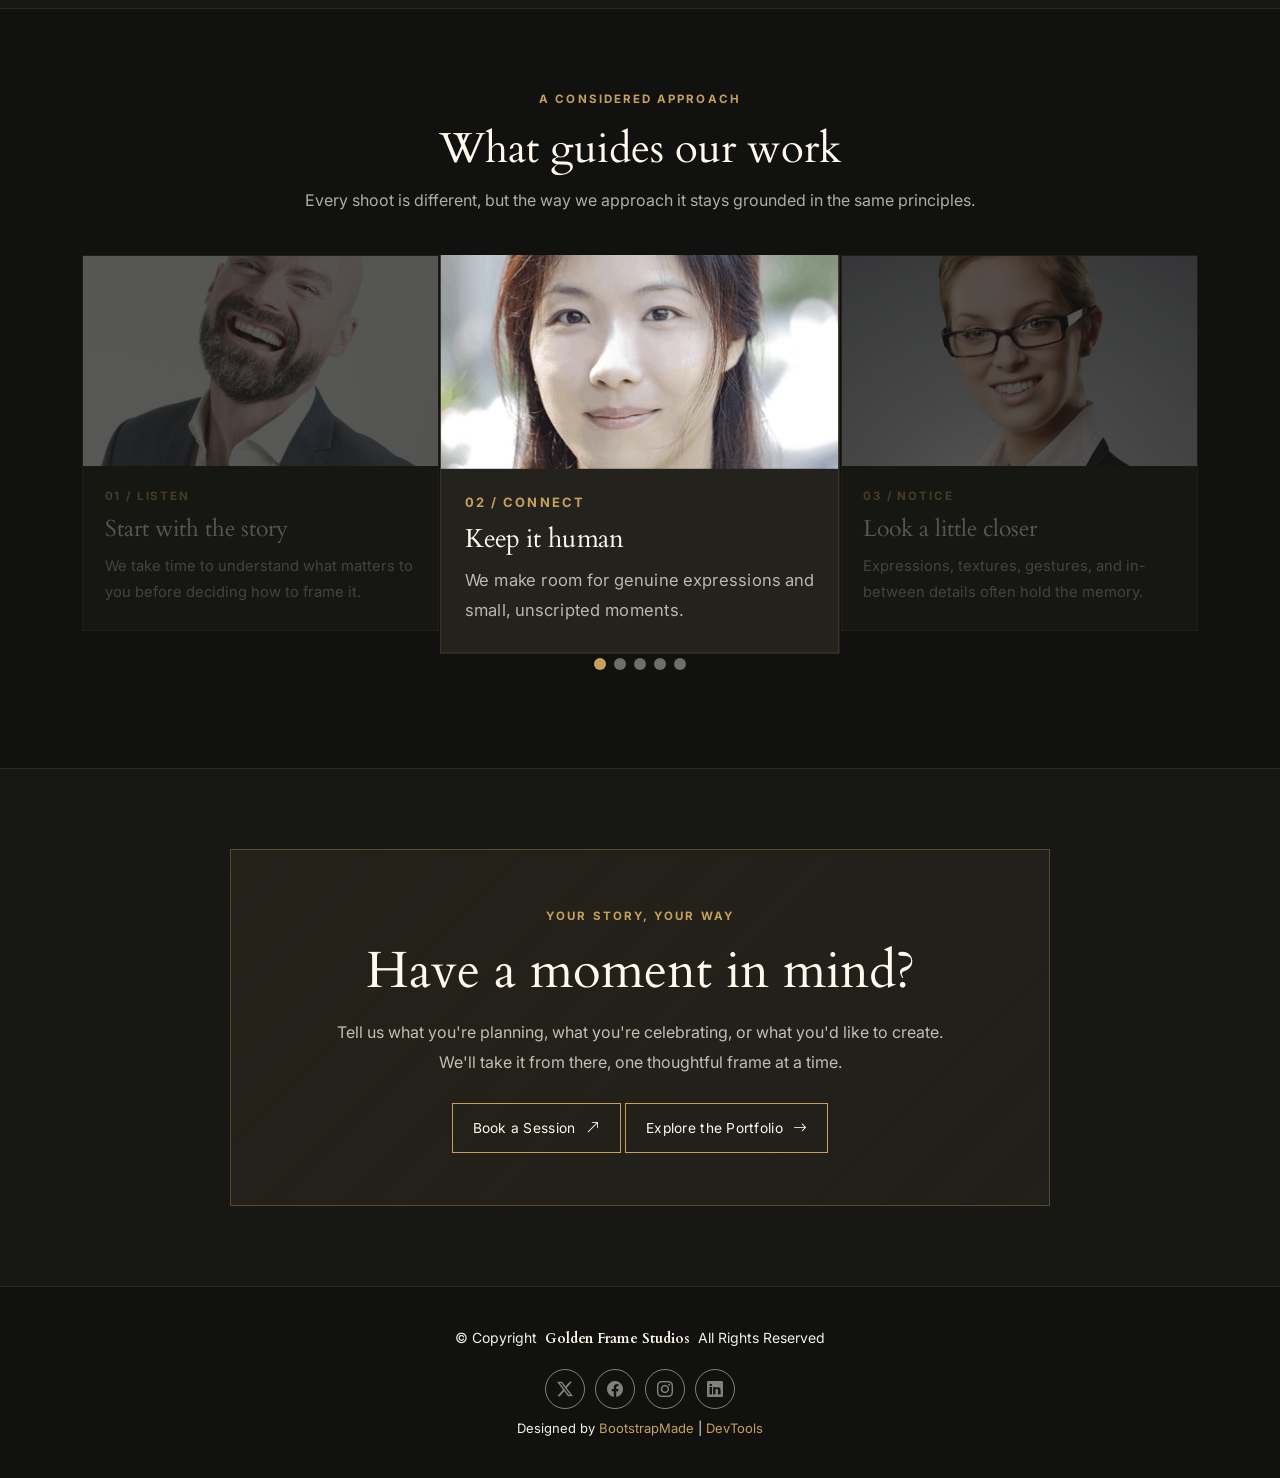
==== commit 657d1db3: "Revamp About page to reflect Golden Frame Studios branding and enhance storytelling elements" ====
--- a/about.html
+++ b/about.html
@@ -4,9 +4,9 @@
 <head>
   <meta charset="utf-8">
   <meta content="width=device-width, initial-scale=1.0" name="viewport">
-  <title>About - PhotoFolio Bootstrap Template</title>
-  <meta name="description" content="">
-  <meta name="keywords" content="">
+  <title>Our Story | Golden Frame Studios</title>
+  <meta name="description" content="Get to know Golden Frame Studios, a Kenyan photography brand focused on honest moments, thoughtful composition, and visual storytelling.">
+  <meta name="keywords" content="Golden Frame Studios, Kenyan photography, photography studio, visual storytelling, portraits, events">
 
   <!-- Favicons -->
   <link href="assets/img/favicon.png" rel="icon">
@@ -26,6 +26,408 @@
 
   <!-- Main CSS File -->
   <link href="assets/css/main.css" rel="stylesheet">
+
+  <style>
+    body.about-page {
+      --background-color: #171714;
+      --default-color: #F4EFE6;
+      --heading-color: #FFF8EC;
+      --accent-color: #C6A15B;
+      --surface-color: #24221D;
+      --contrast-color: #171714;
+      --nav-color: rgba(244, 239, 230, 0.72);
+      --nav-hover-color: #C6A15B;
+      --nav-mobile-background-color: #24221D;
+      --nav-dropdown-background-color: #24221D;
+      --nav-dropdown-color: #F4EFE6;
+      --nav-dropdown-hover-color: #C6A15B;
+      background: var(--background-color);
+      color: var(--default-color);
+      font-family: "Inter", sans-serif;
+    }
+
+    .about-page h1,
+    .about-page h2,
+    .about-page h3,
+    .about-page .sitename {
+      font-family: "Cardo", Georgia, serif;
+    }
+
+    .about-page .header {
+      background: rgba(23, 23, 20, 0.96);
+      border-bottom: 1px solid rgba(198, 161, 91, 0.16);
+    }
+
+    .about-page .logo i,
+    .about-page .header-social-links a:hover,
+    .about-page .navmenu a.active,
+    .about-page .navmenu a:hover {
+      color: var(--accent-color);
+    }
+
+    .about-page .logo .sitename {
+      font-size: 1.45rem;
+      letter-spacing: 0.01em;
+    }
+
+    .about-page .navmenu a {
+      font-family: "Inter", sans-serif;
+      font-size: 0.88rem;
+    }
+
+    .about-page .story-booking-link {
+      display: inline-flex;
+      align-items: center;
+      justify-content: center;
+      margin-left: 0.35rem;
+      padding: 0.7rem 1rem;
+      border: 1px solid rgba(198, 161, 91, 0.75);
+      color: var(--heading-color);
+      transition: background-color 0.25s ease, color 0.25s ease;
+    }
+
+    .about-page .story-booking-link:hover {
+      background: var(--accent-color);
+      color: var(--contrast-color);
+    }
+
+    .about-page .story-page-title {
+      padding: 4.5rem 0 0;
+      background: radial-gradient(ellipse at top, rgba(198, 161, 91, 0.08), transparent 62%);
+    }
+
+    .about-page .story-page-title .heading {
+      padding: 0 0 3.6rem;
+    }
+
+    .about-page .story-eyebrow,
+    .about-page .section-eyebrow {
+      display: inline-block;
+      margin-bottom: 1rem;
+      color: var(--accent-color);
+      font-size: 0.72rem;
+      font-weight: 700;
+      letter-spacing: 0.18em;
+      line-height: 1.5;
+      text-transform: uppercase;
+    }
+
+    .about-page .story-page-title h1 {
+      margin-bottom: 1rem;
+      color: var(--heading-color);
+      font-size: clamp(2.8rem, 6vw, 5rem);
+      line-height: 1.04;
+    }
+
+    .about-page .story-page-title .story-lead {
+      max-width: 700px;
+      margin: 0 auto 1.6rem;
+      color: rgba(244, 239, 230, 0.78);
+      font-size: clamp(1rem, 1.6vw, 1.16rem);
+      line-height: 1.9;
+    }
+
+    .about-page .story-hero-cta {
+      display: inline-flex;
+      align-items: center;
+      gap: 0.65rem;
+      padding: 0.85rem 1.25rem;
+      border: 1px solid var(--accent-color);
+      color: var(--heading-color);
+      font-size: 0.86rem;
+      letter-spacing: 0.02em;
+      text-decoration: none;
+      transition: background-color 0.25s ease, color 0.25s ease;
+    }
+
+    .about-page .story-hero-cta:hover {
+      background: var(--accent-color);
+      color: var(--contrast-color);
+    }
+
+    .about-page .breadcrumbs {
+      border-top: 1px solid rgba(244, 239, 230, 0.08);
+    }
+
+    .about-page .breadcrumbs a {
+      color: rgba(244, 239, 230, 0.68);
+    }
+
+    .about-page .breadcrumbs .current {
+      color: var(--accent-color);
+    }
+
+    .about-page .story-intro {
+      padding: 5rem 0 4.5rem;
+    }
+
+    .about-page .story-image-wrap {
+      position: relative;
+      max-width: 470px;
+      margin: 0 auto;
+      padding: 0 1rem 1rem 0;
+    }
+
+    .about-page .story-image-wrap::before {
+      position: absolute;
+      z-index: 0;
+      right: 0;
+      bottom: 0;
+      width: 74%;
+      height: 68%;
+      border-right: 1px solid var(--accent-color);
+      border-bottom: 1px solid var(--accent-color);
+      content: "";
+    }
+
+    .about-page .story-main-image {
+      position: relative;
+      z-index: 1;
+      display: block;
+      width: 100%;
+      min-height: 480px;
+      object-fit: cover;
+      background: var(--surface-color);
+      filter: saturate(0.86);
+    }
+
+    .about-page .story-image-caption {
+      position: absolute;
+      z-index: 2;
+      right: -0.5rem;
+      bottom: 2rem;
+      max-width: 205px;
+      padding: 1rem 1.1rem;
+      background: var(--accent-color);
+      color: var(--contrast-color);
+      font-family: "Cardo", Georgia, serif;
+      font-size: 1.08rem;
+      font-style: italic;
+      line-height: 1.35;
+    }
+
+    .about-page .story-copy {
+      padding: 0.75rem 0 0 1.5rem;
+    }
+
+    .about-page .story-copy h2 {
+      max-width: 620px;
+      margin-bottom: 1.2rem;
+      color: var(--heading-color);
+      font-size: clamp(2rem, 3.2vw, 3.2rem);
+      line-height: 1.15;
+    }
+
+    .about-page .story-copy p {
+      color: rgba(244, 239, 230, 0.78);
+      line-height: 1.9;
+    }
+
+    .about-page .story-copy .story-opening {
+      color: var(--heading-color);
+      font-family: "Cardo", Georgia, serif;
+      font-size: 1.25rem;
+      font-style: italic;
+      line-height: 1.7;
+    }
+
+    .about-page .story-pillars {
+      display: grid;
+      grid-template-columns: repeat(2, minmax(0, 1fr));
+      gap: 1rem;
+      margin-top: 2rem;
+    }
+
+    .about-page .story-pillar {
+      padding: 1.1rem 1.15rem;
+      border: 1px solid rgba(198, 161, 91, 0.22);
+      background: rgba(36, 34, 29, 0.62);
+    }
+
+    .about-page .story-pillar i {
+      display: inline-block;
+      margin-bottom: 0.65rem;
+      color: var(--accent-color);
+      font-size: 1.25rem;
+    }
+
+    .about-page .story-pillar h3 {
+      margin-bottom: 0.4rem;
+      color: var(--heading-color);
+      font-size: 1.16rem;
+    }
+
+    .about-page .story-pillar p {
+      margin: 0;
+      font-size: 0.88rem;
+      line-height: 1.7;
+    }
+
+    .about-page .testimonials {
+      padding: 4.75rem 0 5.25rem;
+      background: #11110F;
+      border-top: 1px solid rgba(198, 161, 91, 0.16);
+      border-bottom: 1px solid rgba(198, 161, 91, 0.16);
+    }
+
+    .about-page .story-section-title {
+      max-width: 720px;
+      margin: 0 auto 2.5rem;
+      text-align: center;
+    }
+
+    .about-page .story-section-title h2 {
+      margin-bottom: 0.7rem;
+      color: var(--heading-color);
+      font-size: clamp(2rem, 3.3vw, 3rem);
+    }
+
+    .about-page .story-section-title p {
+      color: rgba(244, 239, 230, 0.7);
+      line-height: 1.8;
+    }
+
+    .about-page .story-principle-card {
+      height: 100%;
+      overflow: hidden;
+      border: 1px solid rgba(198, 161, 91, 0.2);
+      background: var(--surface-color);
+    }
+
+    .about-page .story-principle-image {
+      display: block;
+      width: 100%;
+      height: 210px;
+      object-fit: cover;
+      filter: saturate(0.78);
+    }
+
+    .about-page .story-principle-copy {
+      padding: 1.35rem 1.35rem 1.5rem;
+    }
+
+    .about-page .story-principle-copy .principle-number {
+      display: block;
+      margin-bottom: 0.65rem;
+      color: var(--accent-color);
+      font-size: 0.72rem;
+      font-weight: 700;
+      letter-spacing: 0.16em;
+    }
+
+    .about-page .story-principle-copy h3 {
+      margin-bottom: 0.6rem;
+      color: var(--heading-color);
+      font-size: 1.45rem;
+    }
+
+    .about-page .story-principle-copy p {
+      margin: 0;
+      color: rgba(244, 239, 230, 0.73);
+      font-size: 0.92rem;
+      line-height: 1.8;
+    }
+
+    .about-page .swiper-pagination {
+      position: relative;
+      margin-top: 1.8rem;
+    }
+
+    .about-page .swiper-pagination .swiper-pagination-bullet {
+      background: rgba(244, 239, 230, 0.42);
+      opacity: 1;
+    }
+
+    .about-page .swiper-pagination .swiper-pagination-bullet-active {
+      background: var(--accent-color);
+    }
+
+    .about-page .story-closing {
+      padding: 5rem 0;
+      text-align: center;
+    }
+
+    .about-page .story-closing-inner {
+      max-width: 820px;
+      margin: 0 auto;
+      padding: 3.25rem 2rem;
+      border: 1px solid rgba(198, 161, 91, 0.32);
+      background: linear-gradient(135deg, rgba(198, 161, 91, 0.08), rgba(36, 34, 29, 0.72));
+    }
+
+    .about-page .story-closing h2 {
+      margin-bottom: 0.9rem;
+      color: var(--heading-color);
+      font-size: clamp(2rem, 4vw, 3.3rem);
+    }
+
+    .about-page .story-closing p {
+      max-width: 610px;
+      margin: 0 auto 1.6rem;
+      color: rgba(244, 239, 230, 0.76);
+      line-height: 1.9;
+    }
+
+    .about-page .footer {
+      border-top: 1px solid rgba(198, 161, 91, 0.16);
+      background: #11110F;
+    }
+
+    .about-page .footer .sitename {
+      color: var(--heading-color);
+    }
+
+    .about-page .footer a:hover {
+      color: var(--accent-color);
+    }
+
+    @media (max-width: 991px) {
+      .about-page .header-social-links {
+        display: none;
+      }
+
+      .about-page .story-copy {
+        padding: 1.75rem 0 0;
+      }
+
+      .about-page .story-intro {
+        padding: 4rem 0;
+      }
+
+      .about-page .story-main-image {
+        min-height: 410px;
+      }
+    }
+
+    @media (max-width: 575px) {
+      .about-page .story-page-title {
+        padding-top: 3rem;
+      }
+
+      .about-page .story-page-title .heading {
+        padding-bottom: 2.5rem;
+      }
+
+      .about-page .story-pillars {
+        grid-template-columns: 1fr;
+      }
+
+      .about-page .story-main-image {
+        min-height: 340px;
+      }
+
+      .about-page .story-image-caption {
+        right: 0;
+        bottom: 1.5rem;
+        max-width: 175px;
+        font-size: 0.98rem;
+      }
+
+      .about-page .story-closing-inner {
+        padding: 2.25rem 1.2rem;
+      }
+    }
+  </style>
 
   <!-- =======================================================
   * Template Name: PhotoFolio
@@ -45,43 +447,25 @@
         <!-- Uncomment the line below if you also wish to use an image logo -->
         <!-- <img src="assets/img/logo.png" alt=""> -->
         <i class="bi bi-camera"></i>
-        <h1 class="sitename">PhotoFolio</h1>
+        <h1 class="sitename">Golden Frame Studios</h1>
       </a>
 
       <nav id="navmenu" class="navmenu">
         <ul>
-          <li><a href="index.html">Home<br></a></li>
-          <li><a href="about.html" class="active">About</a></li>
-          <li class="dropdown"><a href="gallery.html"><span>Gallery</span> <i class="bi bi-chevron-down toggle-dropdown"></i></a>
-            <ul>
-              <li><a href="gallery.html">Nature</a></li>
-              <li><a href="gallery.html">People</a></li>
-              <li><a href="gallery.html">Architecture</a></li>
-              <li><a href="gallery.html">Animals</a></li>
-              <li><a href="gallery.html">Sports</a></li>
-              <li><a href="gallery.html">Travel</a></li>
-              <li class="dropdown"><a href="#"><span>Deep Dropdown</span> <i class="bi bi-chevron-down toggle-dropdown"></i></a>
-                <ul>
-                  <li><a href="#">Deep Dropdown 1</a></li>
-                  <li><a href="#">Deep Dropdown 2</a></li>
-                  <li><a href="#">Deep Dropdown 3</a></li>
-                  <li><a href="#">Deep Dropdown 4</a></li>
-                  <li><a href="#">Deep Dropdown 5</a></li>
-                </ul>
-              </li>
-            </ul>
-          </li>
+          <li><a href="index.html">Home</a></li>
+          <li><a href="about.html" class="active">Our Story</a></li>
+          <li><a href="gallery.html">Portfolio</a></li>
           <li><a href="services.html">Services</a></li>
-          <li><a href="contact.html">Contact</a></li>
+          <li><a href="contact.html" class="story-booking-link">Book a Session</a></li>
         </ul>
         <i class="mobile-nav-toggle d-xl-none bi bi-list"></i>
       </nav>
 
       <div class="header-social-links">
-        <a href="#" class="twitter"><i class="bi bi-twitter-x"></i></a>
-        <a href="#" class="facebook"><i class="bi bi-facebook"></i></a>
-        <a href="#" class="instagram"><i class="bi bi-instagram"></i></a>
-        <a href="#" class="linkedin"><i class="bi bi-linkedin"></i></a>
+        <a href="#" class="twitter" aria-label="Twitter / X"><i class="bi bi-twitter-x"></i></a>
+        <a href="#" class="facebook" aria-label="Facebook"><i class="bi bi-facebook"></i></a>
+        <a href="#" class="instagram" aria-label="Instagram"><i class="bi bi-instagram"></i></a>
+        <a href="#" class="linkedin" aria-label="LinkedIn"><i class="bi bi-linkedin"></i></a>
       </div>
 
     </div>
@@ -90,14 +474,15 @@
   <main class="main">
 
     <!-- Page Title -->
-    <div class="page-title" data-aos="fade">
+    <div class="page-title story-page-title" data-aos="fade">
       <div class="heading">
         <div class="container">
           <div class="row d-flex justify-content-center text-center">
-            <div class="col-lg-8">
-              <h1>About</h1>
-              <p class="mb-0">Odio et unde deleniti. Deserunt numquam exercitationem. Officiis quo odio sint voluptas consequatur ut a odio voluptatem. Sit dolorum debitis veritatis natus dolores. Quasi ratione sint. Sit quaerat ipsum dolorem.</p>
-              <a href="contact.html" class="cta-btn">Available for Hire<br></a>
+            <div class="col-lg-9">
+              <span class="story-eyebrow">Golden Frame Studios · Kenya</span>
+              <h1>Our Story</h1>
+              <p class="story-lead">The best photographs do more than show how a moment looked. They bring you back to how it felt.</p>
+              <a href="contact.html" class="story-hero-cta">Let's tell your story <i class="bi bi-arrow-up-right"></i></a>
             </div>
           </div>
         </div>
@@ -106,71 +491,65 @@
         <div class="container">
           <ol>
             <li><a href="index.html">Home</a></li>
-            <li class="current">About</li>
+            <li class="current">Our Story</li>
           </ol>
         </div>
       </nav>
     </div><!-- End Page Title -->
 
     <!-- About Section -->
-    <section id="about" class="about section">
-
+    <section id="about" class="about section story-intro">
       <div class="container" data-aos="fade-up" data-aos-delay="100">
-
-        <div class="row gy-4 justify-content-center">
-          <div class="col-lg-4">
-            <img src="assets/img/profile-img.jpg" class="img-fluid" alt="">
+        <div class="row gy-5 align-items-center">
+          <div class="col-lg-5">
+            <div class="story-image-wrap">
+              <img src="assets/img/profile-img.jpg" class="img-fluid story-main-image" alt="Portrait from the Golden Frame Studios photography collection">
+              <div class="story-image-caption">Thoughtfully captured. Beautifully kept.</div>
+            </div>
           </div>
-          <div class="col-lg-5 content">
-            <h2>UI/UX DesiProfessional Photographer from New Yorkgner &amp; Web Developer.</h2>
-            <p class="fst-italic py-3">
-              Lorem ipsum dolor sit amet, consectetur adipiscing elit, sed do eiusmod tempor incididunt ut labore et dolore
-              magna aliqua.
-            </p>
-            <div class="row">
-              <div class="col-lg-6">
-                <ul>
-                  <li><i class="bi bi-chevron-right"></i> <strong>Birthday:</strong> <span>1 May 1995</span></li>
-                  <li><i class="bi bi-chevron-right"></i> <strong>Website:</strong> <span>www.example.com</span></li>
-                  <li><i class="bi bi-chevron-right"></i> <strong>Phone:</strong> <span>+123 456 7890</span></li>
-                  <li><i class="bi bi-chevron-right"></i> <strong>City:</strong> <span>New York, USA</span></li>
-                </ul>
+          <div class="col-lg-7 content story-copy">
+            <span class="section-eyebrow">The heart behind the frame</span>
+            <h2>Photography with feeling, intention, and a sense of place.</h2>
+            <p class="story-opening">Golden Frame Studios is built around a simple belief: the moments that matter most deserve to be remembered with care.</p>
+            <p>Rooted in Kenya and inspired by the people, places, and everyday details around us, we approach photography as a way of preserving more than appearances. A celebration is about the people in the room. A portrait is about the person behind the pose. A brand image is about the idea and the people bringing it to life.</p>
+            <p>Our role is to listen, notice what makes each story its own, and create photographs that feel considered without losing their honesty. Whether the moment is carefully planned or unfolds on its own, we want the final images to feel true to you.</p>
+
+            <div class="story-pillars">
+              <div class="story-pillar">
+                <i class="bi bi-chat-heart" aria-hidden="true"></i>
+                <h3>People first</h3>
+                <p>We begin with your ideas, priorities, and the feeling you want to hold on to.</p>
               </div>
-              <div class="col-lg-6">
-                <ul>
-                  <li><i class="bi bi-chevron-right"></i> <strong>Age:</strong> <span>30</span></li>
-                  <li><i class="bi bi-chevron-right"></i> <strong>Degree:</strong> <span>Master</span></li>
-                  <li><i class="bi bi-chevron-right"></i> <strong>Email:</strong> <span>email@example.com</span></li>
-                  <li><i class="bi bi-chevron-right"></i> <strong>Freelance:</strong> <span>Available</span></li>
-                </ul>
+              <div class="story-pillar">
+                <i class="bi bi-geo-alt" aria-hidden="true"></i>
+                <h3>Grounded in place</h3>
+                <p>We make room for the atmosphere, character, and details that give each setting meaning.</p>
+              </div>
+              <div class="story-pillar">
+                <i class="bi bi-camera" aria-hidden="true"></i>
+                <h3>Thoughtful craft</h3>
+                <p>From composition to the final selection, every frame has a reason to be there.</p>
+              </div>
+              <div class="story-pillar">
+                <i class="bi bi-hourglass-split" aria-hidden="true"></i>
+                <h3>Made to last</h3>
+                <p>We aim for images that remain meaningful long after the day has passed.</p>
               </div>
             </div>
-            <p class="py-3">
-              Officiis eligendi itaque labore et dolorum mollitia officiis optio vero. Quisquam sunt adipisci omnis et ut. Nulla accusantium dolor incidunt officia tempore. Et eius omnis.
-              Cupiditate ut dicta maxime officiis quidem quia. Sed et consectetur qui quia repellendus itaque neque. Aliquid amet quidem ut quaerat cupiditate. Ab et eum qui repellendus omnis culpa magni laudantium dolores.
-            </p>
-            <p class="m-0">
-              Recusandae est praesentium consequatur eos voluptatem. Vitae dolores aliquam itaque odio nihil. Neque ut neque ut quae voluptas. Maxime corporis aut ut ipsum consequatur. Repudiandae sunt sequi minus qui et. Doloribus molestiae officiis.
-              Soluta eligendi fugiat omnis enim. Numquam alias sint possimus eveniet ad. Ratione in earum eum magni totam.
-            </p>
           </div>
         </div>
-
       </div>
-
     </section><!-- /About Section -->
 
     <!-- Testimonials Section -->
     <section id="testimonials" class="testimonials section">
-
-      <!-- Section Title -->
-      <div class="container section-title" data-aos="fade-up">
-        <h2>Testimonials</h2>
-        <p>What they are saying</p>
+      <div class="container story-section-title" data-aos="fade-up">
+        <span class="section-eyebrow">A considered approach</span>
+        <h2>What guides our work</h2>
+        <p>Every shoot is different, but the way we approach it stays grounded in the same principles.</p>
       </div><!-- End Section Title -->
 
       <div class="container" data-aos="fade-up" data-aos-delay="100">
-
         <div class="swiper init-swiper">
           <script type="application/json" class="swiper-config">
             {
@@ -188,11 +567,15 @@
               "breakpoints": {
                 "320": {
                   "slidesPerView": 1,
-                  "spaceBetween": 40
+                  "spaceBetween": 20
+                },
+                "768": {
+                  "slidesPerView": 2,
+                  "spaceBetween": 20
                 },
                 "1200": {
                   "slidesPerView": 3,
-                  "spaceBetween": 1
+                  "spaceBetween": 22
                 }
               }
             }
@@ -200,100 +583,84 @@
           <div class="swiper-wrapper">
 
             <div class="swiper-slide">
-              <div class="testimonial-item">
-                <div class="stars">
-                  <i class="bi bi-star-fill"></i><i class="bi bi-star-fill"></i><i class="bi bi-star-fill"></i><i class="bi bi-star-fill"></i><i class="bi bi-star-fill"></i>
+              <article class="story-principle-card">
+                <img src="assets/img/testimonials/testimonials-1.jpg" class="story-principle-image" alt="Portrait image from the existing studio template">
+                <div class="story-principle-copy">
+                  <span class="principle-number">01 / LISTEN</span>
+                  <h3>Start with the story</h3>
+                  <p>We take time to understand what matters to you before deciding how to frame it.</p>
                 </div>
-                <p>
-                  Proin iaculis purus consequat sem cure digni ssim donec porttitora entum suscipit rhoncus. Accusantium quam, ultricies eget id, aliquam eget nibh et. Maecen aliquam, risus at semper.
-                </p>
-                <div class="profile mt-auto">
-                  <img src="assets/img/testimonials/testimonials-1.jpg" class="testimonial-img" alt="">
-                  <h3>Saul Goodman</h3>
-                  <h4>Ceo &amp; Founder</h4>
+              </article>
+            </div><!-- End testimonial item -->
+
+            <div class="swiper-slide">
+              <article class="story-principle-card">
+                <img src="assets/img/testimonials/testimonials-2.jpg" class="story-principle-image" alt="Portrait image from the existing studio template">
+                <div class="story-principle-copy">
+                  <span class="principle-number">02 / CONNECT</span>
+                  <h3>Keep it human</h3>
+                  <p>We make room for genuine expressions and small, unscripted moments.</p>
                 </div>
-              </div>
+              </article>
             </div><!-- End testimonial item -->
 
             <div class="swiper-slide">
-              <div class="testimonial-item">
-                <div class="stars">
-                  <i class="bi bi-star-fill"></i><i class="bi bi-star-fill"></i><i class="bi bi-star-fill"></i><i class="bi bi-star-fill"></i><i class="bi bi-star-fill"></i>
+              <article class="story-principle-card">
+                <img src="assets/img/testimonials/testimonials-3.jpg" class="story-principle-image" alt="Portrait image from the existing studio template">
+                <div class="story-principle-copy">
+                  <span class="principle-number">03 / NOTICE</span>
+                  <h3>Look a little closer</h3>
+                  <p>Expressions, textures, gestures, and in-between details often hold the memory.</p>
                 </div>
-                <p>
-                  Export tempor illum tamen malis malis eram quae irure esse labore quem cillum quid cillum eram malis quorum velit fore eram velit sunt aliqua noster fugiat irure amet legam anim culpa.
-                </p>
-                <div class="profile mt-auto">
-                  <img src="assets/img/testimonials/testimonials-2.jpg" class="testimonial-img" alt="">
-                  <h3>Sara Wilsson</h3>
-                  <h4>Designer</h4>
+              </article>
+            </div><!-- End testimonial item -->
+
+            <div class="swiper-slide">
+              <article class="story-principle-card">
+                <img src="assets/img/testimonials/testimonials-4.jpg" class="story-principle-image" alt="Portrait image from the existing studio template">
+                <div class="story-principle-copy">
+                  <span class="principle-number">04 / RESPECT</span>
+                  <h3>Honor the setting</h3>
+                  <p>We pay attention to the character of a place and the people who give it life.</p>
                 </div>
-              </div>
+              </article>
             </div><!-- End testimonial item -->
 
             <div class="swiper-slide">
-              <div class="testimonial-item">
-                <div class="stars">
-                  <i class="bi bi-star-fill"></i><i class="bi bi-star-fill"></i><i class="bi bi-star-fill"></i><i class="bi bi-star-fill"></i><i class="bi bi-star-fill"></i>
+              <article class="story-principle-card">
+                <img src="assets/img/testimonials/testimonials-5.jpg" class="story-principle-image" alt="Portrait image from the existing studio template">
+                <div class="story-principle-copy">
+                  <span class="principle-number">05 / REFINE</span>
+                  <h3>Finish with care</h3>
+                  <p>We want the final collection to feel cohesive, personal, and worth returning to.</p>
                 </div>
-                <p>
-                  Enim nisi quem export duis labore cillum quae magna enim sint quorum nulla quem veniam duis minim tempor labore quem eram duis noster aute amet eram fore quis sint minim.
-                </p>
-                <div class="profile mt-auto">
-                  <img src="assets/img/testimonials/testimonials-3.jpg" class="testimonial-img" alt="">
-                  <h3>Jena Karlis</h3>
-                  <h4>Store Owner</h4>
-                </div>
-              </div>
-            </div><!-- End testimonial item -->
-
-            <div class="swiper-slide">
-              <div class="testimonial-item">
-                <div class="stars">
-                  <i class="bi bi-star-fill"></i><i class="bi bi-star-fill"></i><i class="bi bi-star-fill"></i><i class="bi bi-star-fill"></i><i class="bi bi-star-fill"></i>
-                </div>
-                <p>
-                  Fugiat enim eram quae cillum dolore dolor amet nulla culpa multos export minim fugiat minim velit minim dolor enim duis veniam ipsum anim magna sunt elit fore quem dolore labore illum veniam.
-                </p>
-                <div class="profile mt-auto">
-                  <img src="assets/img/testimonials/testimonials-4.jpg" class="testimonial-img" alt="">
-                  <h3>Matt Brandon</h3>
-                  <h4>Freelancer</h4>
-                </div>
-              </div>
-            </div><!-- End testimonial item -->
-
-            <div class="swiper-slide">
-              <div class="testimonial-item">
-                <div class="stars">
-                  <i class="bi bi-star-fill"></i><i class="bi bi-star-fill"></i><i class="bi bi-star-fill"></i><i class="bi bi-star-fill"></i><i class="bi bi-star-fill"></i>
-                </div>
-                <p>
-                  Quis quorum aliqua sint quem legam fore sunt eram irure aliqua veniam tempor noster veniam enim culpa labore duis sunt culpa nulla illum cillum fugiat legam esse veniam culpa fore nisi cillum quid.
-                </p>
-                <div class="profile mt-auto">
-                  <img src="assets/img/testimonials/testimonials-5.jpg" class="testimonial-img" alt="">
-                  <h3>John Larson</h3>
-                  <h4>Entrepreneur</h4>
-                </div>
-              </div>
+              </article>
             </div><!-- End testimonial item -->
 
           </div>
           <div class="swiper-pagination"></div>
         </div>
-
       </div>
-
     </section><!-- /Testimonials Section -->
 
+    <section class="story-closing section" aria-labelledby="story-closing-title">
+      <div class="container" data-aos="fade-up">
+        <div class="story-closing-inner">
+          <span class="section-eyebrow">Your story, your way</span>
+          <h2 id="story-closing-title">Have a moment in mind?</h2>
+          <p>Tell us what you're planning, what you're celebrating, or what you'd like to create. We'll take it from there, one thoughtful frame at a time.</p>
+          <a href="contact.html" class="story-hero-cta">Book a Session <i class="bi bi-arrow-up-right"></i></a>
+          <a href="gallery.html" class="story-hero-cta">Explore the Portfolio <i class="bi bi-arrow-right"></i></a>
+        </div>
+      </div>
+    </section>
+
   </main>
 
   <footer id="footer" class="footer">
-
     <div class="container">
-      <div class="copyright text-center ">
-        <p>© <span>Copyright</span> <strong class="px-1 sitename">PhotoFolio</strong> <span>All Rights Reserved</span></p>
+      <div class="copyright text-center">
+        <p>© <span>Copyright</span> <strong class="px-1 sitename">Golden Frame Studios</strong> <span>All Rights Reserved</span></p>
       </div>
       <div class="social-links d-flex justify-content-center">
         <a href=""><i class="bi bi-twitter-x"></i></a>
@@ -309,7 +676,6 @@
         Designed by <a href="https://bootstrapmade.com/">BootstrapMade</a> | <a href="https://bootstrapmade.com/tools/">DevTools</a>
       </div>
     </div>
-
   </footer>
 
   <!-- Scroll Top -->
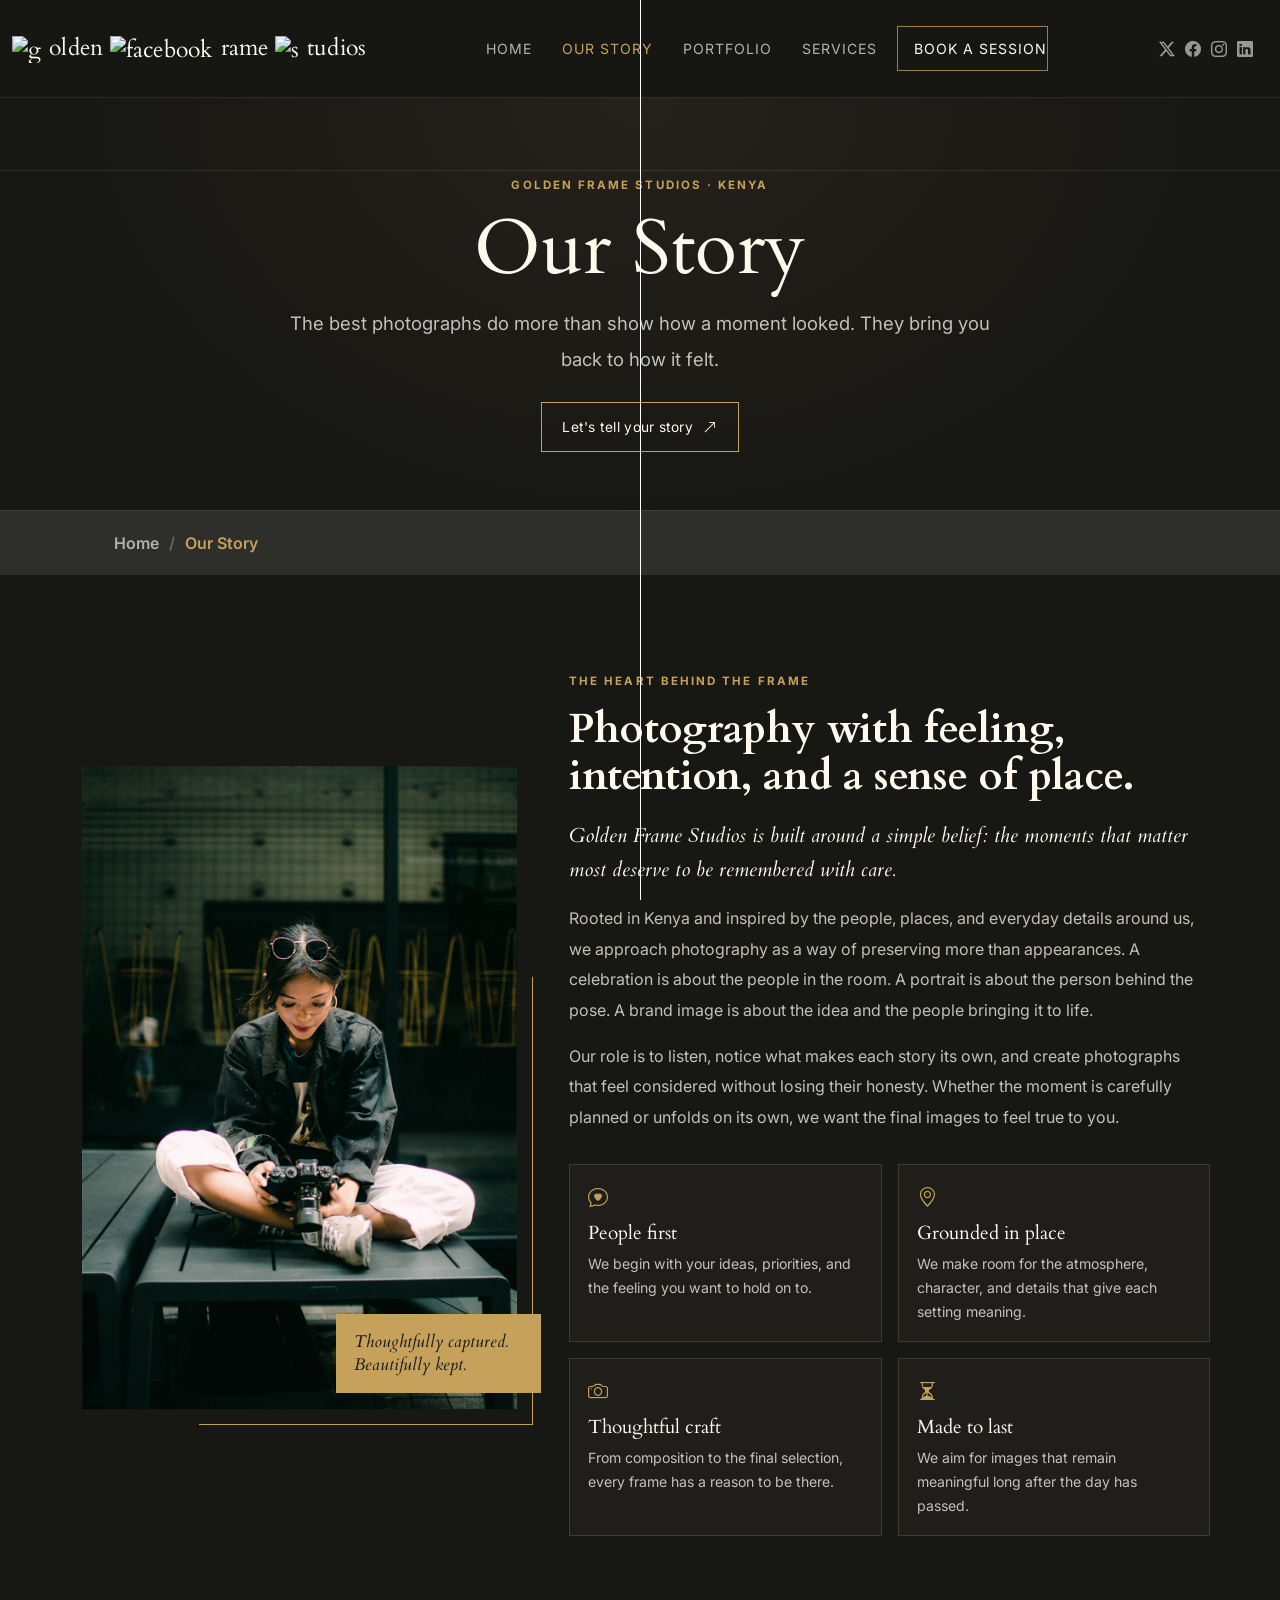
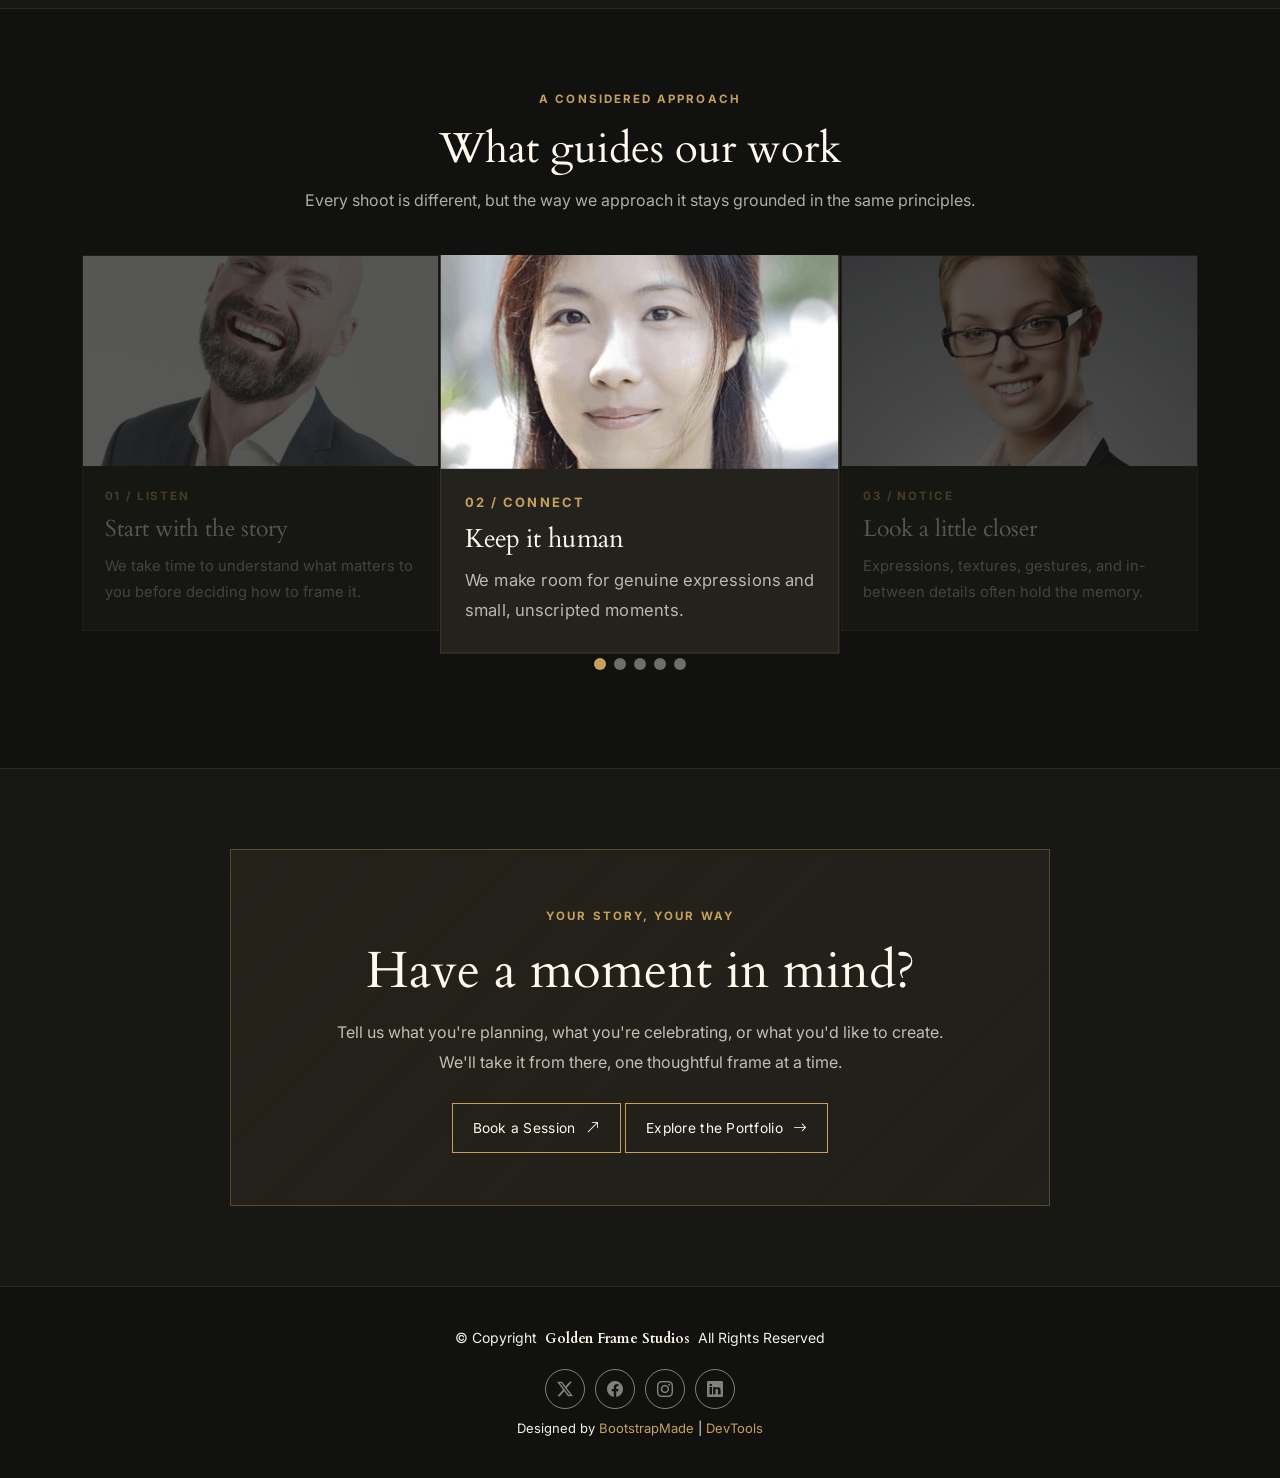
==== commit 27a5f1cf: "Update favicon, logo images and enhance HTML structure across multiple pages for improved consistenc" ====
--- a/about.html
+++ b/about.html
@@ -5,17 +5,21 @@
   <meta charset="utf-8">
   <meta content="width=device-width, initial-scale=1.0" name="viewport">
   <title>Our Story | Golden Frame Studios</title>
-  <meta name="description" content="Get to know Golden Frame Studios, a Kenyan photography brand focused on honest moments, thoughtful composition, and visual storytelling.">
-  <meta name="keywords" content="Golden Frame Studios, Kenyan photography, photography studio, visual storytelling, portraits, events">
+  <meta name="description"
+    content="Get to know Golden Frame Studios, a Kenyan photography brand focused on honest moments, thoughtful composition, and visual storytelling.">
+  <meta name="keywords"
+    content="Golden Frame Studios, Kenyan photography, photography studio, visual storytelling, portraits, events">
 
   <!-- Favicons -->
-  <link href="assets/img/favicon.png" rel="icon">
+  <link href="assets/img/favicon-1.png" rel="icon">
   <link href="assets/img/apple-touch-icon.png" rel="apple-touch-icon">
 
   <!-- Fonts -->
   <link href="https://fonts.googleapis.com" rel="preconnect">
   <link href="https://fonts.gstatic.com" rel="preconnect" crossorigin>
-  <link href="https://fonts.googleapis.com/css2?family=Roboto:ital,wght@0,100;0,300;0,400;0,500;0,700;0,900;1,100;1,300;1,400;1,500;1,700;1,900&family=Inter:wght@100;200;300;400;500;600;700;800;900&family=Cardo:ital,wght@0,400;0,700;1,400;1,700&display=swap" rel="stylesheet">
+  <link
+    href="https://fonts.googleapis.com/css2?family=Roboto:ital,wght@0,100;0,300;0,400;0,500;0,700;0,900;1,100;1,300;1,400;1,500;1,700;1,900&family=Inter:wght@100;200;300;400;500;600;700;800;900&family=Cardo:ital,wght@0,400;0,700;1,400;1,700&display=swap"
+    rel="stylesheet">
 
   <!-- Vendor CSS Files -->
   <link href="assets/vendor/bootstrap/css/bootstrap.min.css" rel="stylesheet">
@@ -446,10 +450,12 @@
       <a href="index.html" class="logo d-flex align-items-center me-auto me-xl-0">
         <!-- Uncomment the line below if you also wish to use an image logo -->
         <!-- <img src="assets/img/logo.png" alt=""> -->
-        <i class="bi bi-camera"></i>
-        <h1 class="sitename">Golden Frame Studios</h1>
+        <!-- <i class="bi bi-camera"></i> -->
+        <h1 class="sitename"><img width="30" height="48" src="https://img.icons8.com/doodle/96/g.png" alt="g" />olden
+          <img width="30" height="48" src="https://img.icons8.com/quill/50/FAB005/facebook.png" alt="facebook" />rame
+          <img width="26" height="26" src="https://img.icons8.com/metro/26/737373/s.png" alt="s" />tudios
+        </h1>
       </a>
-
       <nav id="navmenu" class="navmenu">
         <ul>
           <li><a href="index.html">Home</a></li>
@@ -481,8 +487,10 @@
             <div class="col-lg-9">
               <span class="story-eyebrow">Golden Frame Studios · Kenya</span>
               <h1>Our Story</h1>
-              <p class="story-lead">The best photographs do more than show how a moment looked. They bring you back to how it felt.</p>
-              <a href="contact.html" class="story-hero-cta">Let's tell your story <i class="bi bi-arrow-up-right"></i></a>
+              <p class="story-lead">The best photographs do more than show how a moment looked. They bring you back to
+                how it felt.</p>
+              <a href="contact.html" class="story-hero-cta">Let's tell your story <i
+                  class="bi bi-arrow-up-right"></i></a>
             </div>
           </div>
         </div>
@@ -503,16 +511,23 @@
         <div class="row gy-5 align-items-center">
           <div class="col-lg-5">
             <div class="story-image-wrap">
-              <img src="assets/img/profile-img.jpg" class="img-fluid story-main-image" alt="Portrait from the Golden Frame Studios photography collection">
+              <img src="assets/img/profile-img.jpg" class="img-fluid story-main-image"
+                alt="Portrait from the Golden Frame Studios photography collection">
               <div class="story-image-caption">Thoughtfully captured. Beautifully kept.</div>
             </div>
           </div>
           <div class="col-lg-7 content story-copy">
             <span class="section-eyebrow">The heart behind the frame</span>
             <h2>Photography with feeling, intention, and a sense of place.</h2>
-            <p class="story-opening">Golden Frame Studios is built around a simple belief: the moments that matter most deserve to be remembered with care.</p>
-            <p>Rooted in Kenya and inspired by the people, places, and everyday details around us, we approach photography as a way of preserving more than appearances. A celebration is about the people in the room. A portrait is about the person behind the pose. A brand image is about the idea and the people bringing it to life.</p>
-            <p>Our role is to listen, notice what makes each story its own, and create photographs that feel considered without losing their honesty. Whether the moment is carefully planned or unfolds on its own, we want the final images to feel true to you.</p>
+            <p class="story-opening">Golden Frame Studios is built around a simple belief: the moments that matter most
+              deserve to be remembered with care.</p>
+            <p>Rooted in Kenya and inspired by the people, places, and everyday details around us, we approach
+              photography as a way of preserving more than appearances. A celebration is about the people in the room. A
+              portrait is about the person behind the pose. A brand image is about the idea and the people bringing it
+              to life.</p>
+            <p>Our role is to listen, notice what makes each story its own, and create photographs that feel considered
+              without losing their honesty. Whether the moment is carefully planned or unfolds on its own, we want the
+              final images to feel true to you.</p>
 
             <div class="story-pillars">
               <div class="story-pillar">
@@ -584,7 +599,8 @@
 
             <div class="swiper-slide">
               <article class="story-principle-card">
-                <img src="assets/img/testimonials/testimonials-1.jpg" class="story-principle-image" alt="Portrait image from the existing studio template">
+                <img src="assets/img/testimonials/testimonials-1.jpg" class="story-principle-image"
+                  alt="Portrait image from the existing studio template">
                 <div class="story-principle-copy">
                   <span class="principle-number">01 / LISTEN</span>
                   <h3>Start with the story</h3>
@@ -595,7 +611,8 @@
 
             <div class="swiper-slide">
               <article class="story-principle-card">
-                <img src="assets/img/testimonials/testimonials-2.jpg" class="story-principle-image" alt="Portrait image from the existing studio template">
+                <img src="assets/img/testimonials/testimonials-2.jpg" class="story-principle-image"
+                  alt="Portrait image from the existing studio template">
                 <div class="story-principle-copy">
                   <span class="principle-number">02 / CONNECT</span>
                   <h3>Keep it human</h3>
@@ -606,7 +623,8 @@
 
             <div class="swiper-slide">
               <article class="story-principle-card">
-                <img src="assets/img/testimonials/testimonials-3.jpg" class="story-principle-image" alt="Portrait image from the existing studio template">
+                <img src="assets/img/testimonials/testimonials-3.jpg" class="story-principle-image"
+                  alt="Portrait image from the existing studio template">
                 <div class="story-principle-copy">
                   <span class="principle-number">03 / NOTICE</span>
                   <h3>Look a little closer</h3>
@@ -617,7 +635,8 @@
 
             <div class="swiper-slide">
               <article class="story-principle-card">
-                <img src="assets/img/testimonials/testimonials-4.jpg" class="story-principle-image" alt="Portrait image from the existing studio template">
+                <img src="assets/img/testimonials/testimonials-4.jpg" class="story-principle-image"
+                  alt="Portrait image from the existing studio template">
                 <div class="story-principle-copy">
                   <span class="principle-number">04 / RESPECT</span>
                   <h3>Honor the setting</h3>
@@ -628,7 +647,8 @@
 
             <div class="swiper-slide">
               <article class="story-principle-card">
-                <img src="assets/img/testimonials/testimonials-5.jpg" class="story-principle-image" alt="Portrait image from the existing studio template">
+                <img src="assets/img/testimonials/testimonials-5.jpg" class="story-principle-image"
+                  alt="Portrait image from the existing studio template">
                 <div class="story-principle-copy">
                   <span class="principle-number">05 / REFINE</span>
                   <h3>Finish with care</h3>
@@ -648,7 +668,8 @@
         <div class="story-closing-inner">
           <span class="section-eyebrow">Your story, your way</span>
           <h2 id="story-closing-title">Have a moment in mind?</h2>
-          <p>Tell us what you're planning, what you're celebrating, or what you'd like to create. We'll take it from there, one thoughtful frame at a time.</p>
+          <p>Tell us what you're planning, what you're celebrating, or what you'd like to create. We'll take it from
+            there, one thoughtful frame at a time.</p>
           <a href="contact.html" class="story-hero-cta">Book a Session <i class="bi bi-arrow-up-right"></i></a>
           <a href="gallery.html" class="story-hero-cta">Explore the Portfolio <i class="bi bi-arrow-right"></i></a>
         </div>
@@ -660,7 +681,8 @@
   <footer id="footer" class="footer">
     <div class="container">
       <div class="copyright text-center">
-        <p>© <span>Copyright</span> <strong class="px-1 sitename">Golden Frame Studios</strong> <span>All Rights Reserved</span></p>
+        <p>© <span>Copyright</span> <strong class="px-1 sitename">Golden Frame Studios</strong> <span>All Rights
+            Reserved</span></p>
       </div>
       <div class="social-links d-flex justify-content-center">
         <a href=""><i class="bi bi-twitter-x"></i></a>
@@ -673,13 +695,15 @@
         <!-- You can delete the links only if you've purchased the pro version. -->
         <!-- Licensing information: https://bootstrapmade.com/license/ -->
         <!-- Purchase the pro version with working PHP/AJAX contact form: [buy-url] -->
-        Designed by <a href="https://bootstrapmade.com/">BootstrapMade</a> | <a href="https://bootstrapmade.com/tools/">DevTools</a>
+        Designed by <a href="https://bootstrapmade.com/">BootstrapMade</a> | <a
+          href="https://bootstrapmade.com/tools/">DevTools</a>
       </div>
     </div>
   </footer>
 
   <!-- Scroll Top -->
-  <a href="#" id="scroll-top" class="scroll-top d-flex align-items-center justify-content-center"><i class="bi bi-arrow-up-short"></i></a>
+  <a href="#" id="scroll-top" class="scroll-top d-flex align-items-center justify-content-center"><i
+      class="bi bi-arrow-up-short"></i></a>
 
   <!-- Preloader -->
   <div id="preloader">
--- a/assets/css/main.css
+++ b/assets/css/main.css
@@ -801,11 +801,11 @@
 .hero h2 .underlight:before {
   content: "";
   position: absolute;
-  height: 50%;
+  height: 60%;
   bottom: 0;
   left: 0;
   right: 0;
-  background: var(--accent-color);
+  background: #74561e8c;
   z-index: -1;
 }
 
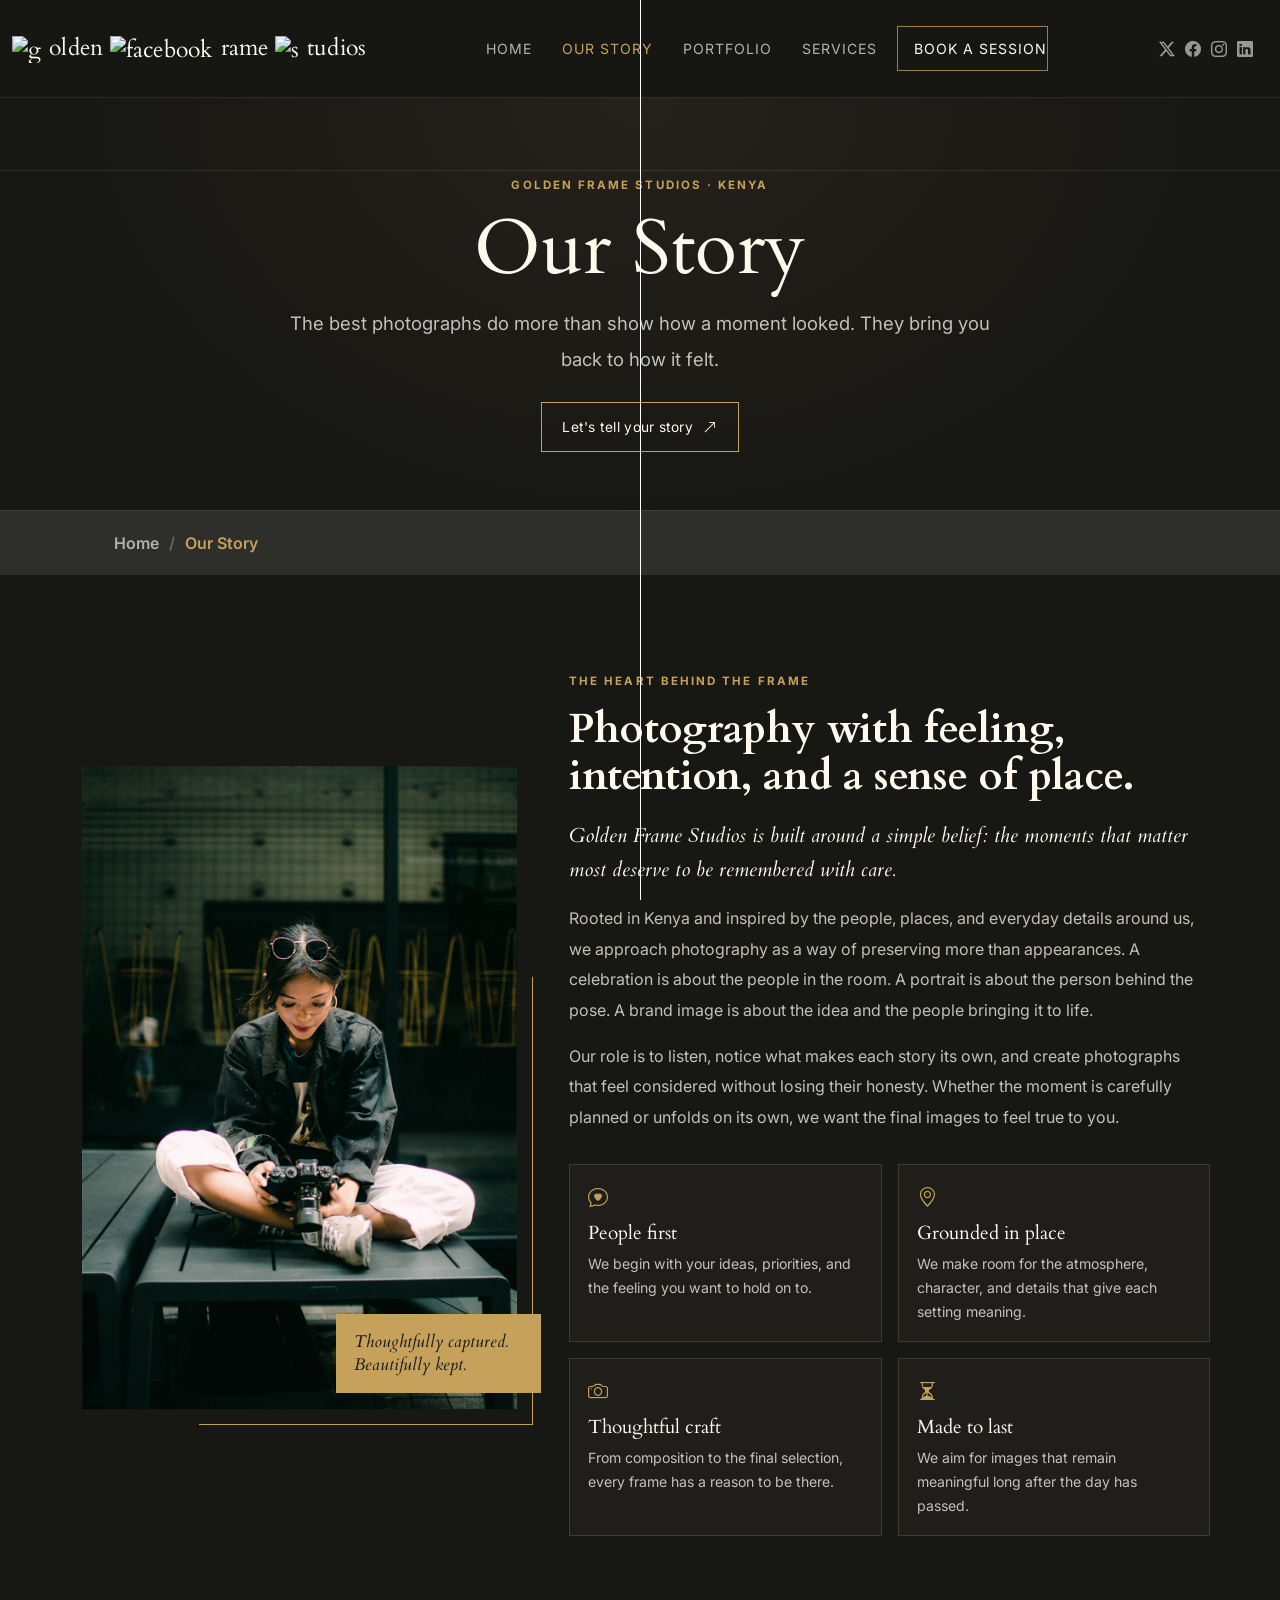
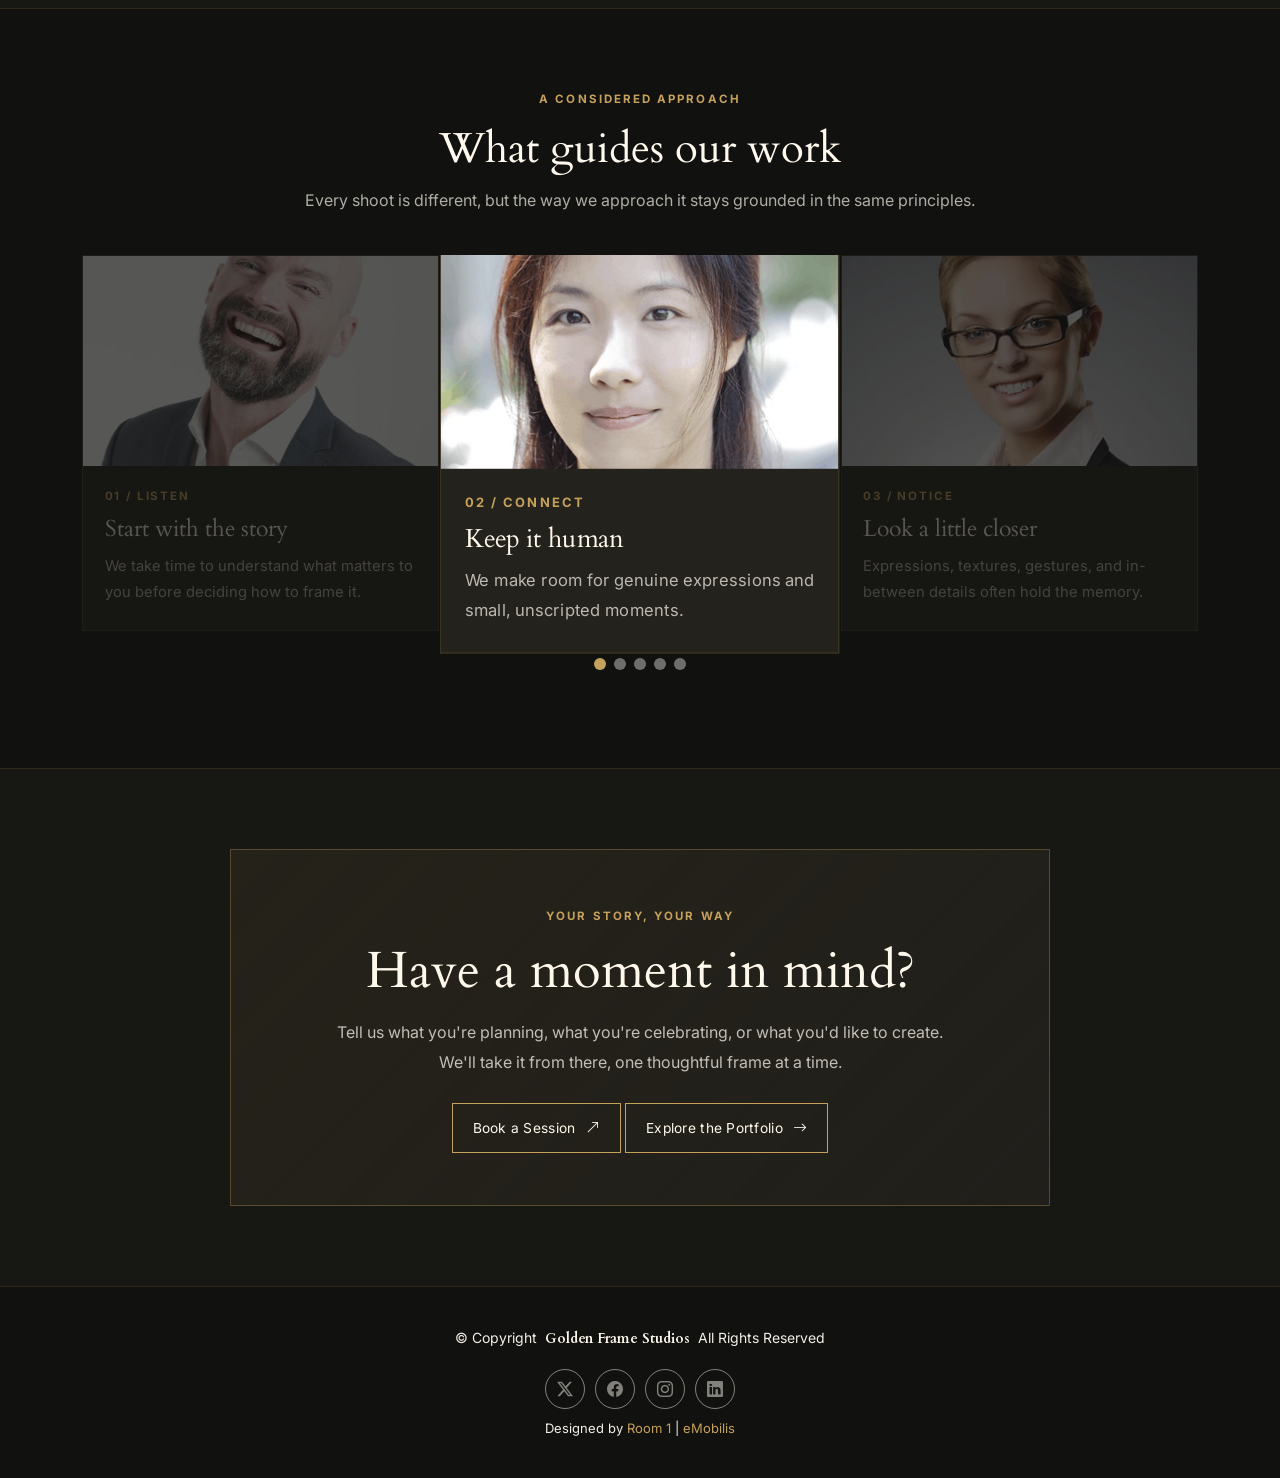
==== commit 162622b9: "Update footer credits across multiple pages to reflect new design partners" ====
--- a/about.html
+++ b/about.html
@@ -695,8 +695,10 @@
         <!-- You can delete the links only if you've purchased the pro version. -->
         <!-- Licensing information: https://bootstrapmade.com/license/ -->
         <!-- Purchase the pro version with working PHP/AJAX contact form: [buy-url] -->
-        Designed by <a href="https://bootstrapmade.com/">BootstrapMade</a> | <a
-          href="https://bootstrapmade.com/tools/">DevTools</a>
+        <!-- Designed by <a href="https://bootstrapmade.com/">BootstrapMade</a> | <a
+          href="https://bootstrapmade.com/tools/">DevTools</a> -->
+          Designed by <a href="#">Room 1</a> | <a
+          href="#">eMobilis</a>
       </div>
     </div>
   </footer>
